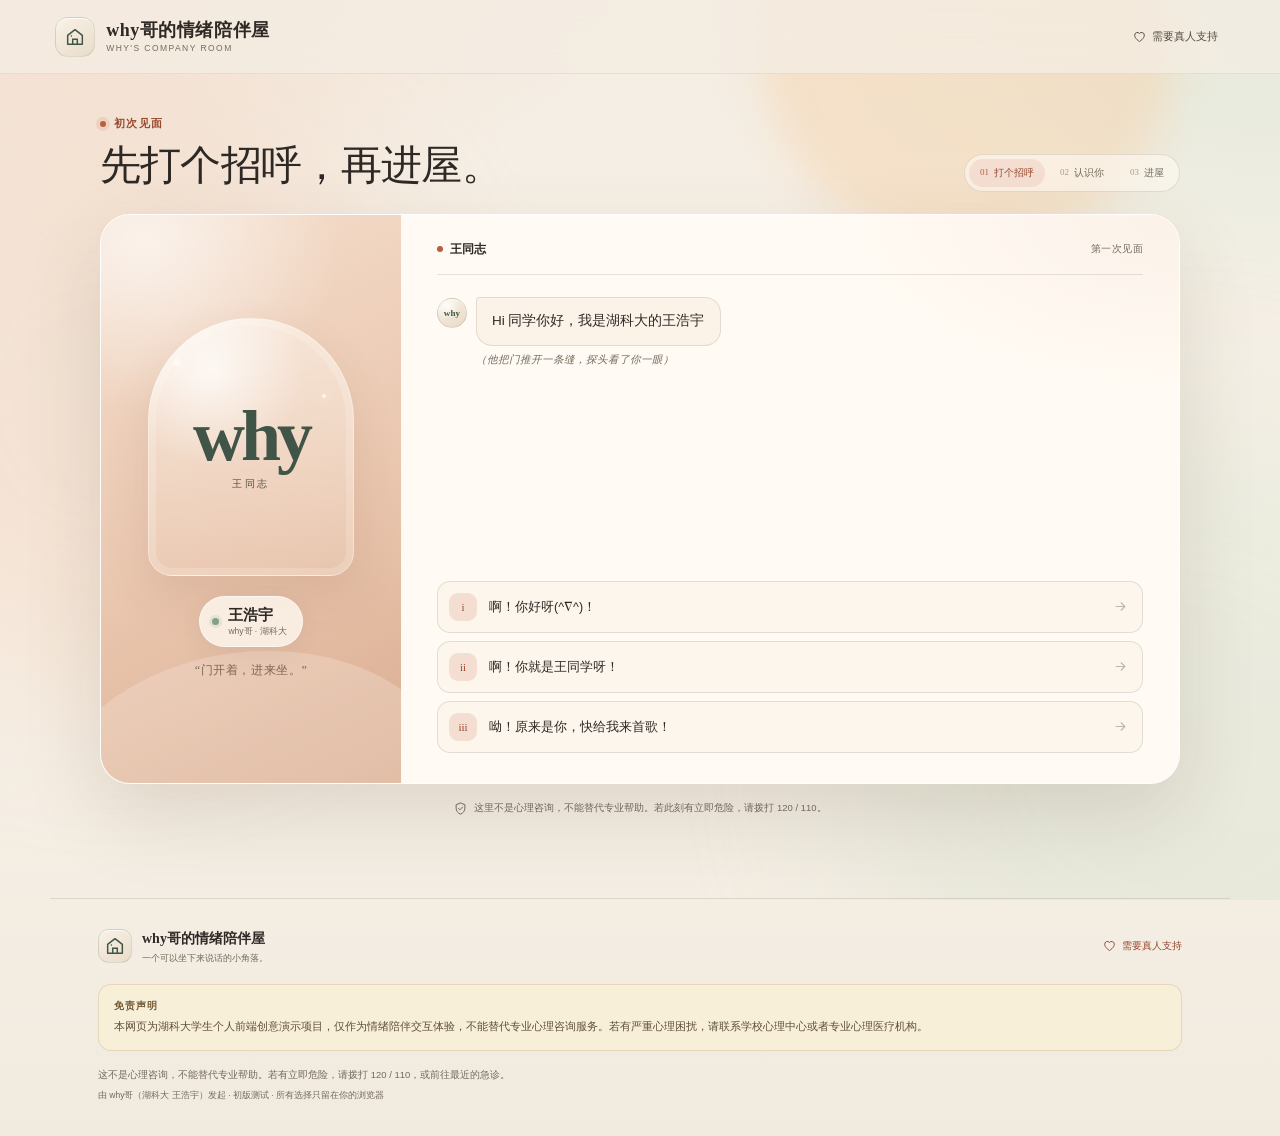
==== index.html @ 0b88b6ce "Add files via upload deploy: whyge emotional room" ====
<!doctype html>
<html lang="zh-CN">
<head>
  <meta charset="utf-8">
  <meta name="viewport" content="width=device-width, initial-scale=1, viewport-fit=cover">
  <meta name="color-scheme" content="light">
  <meta name="theme-color" content="#F4EDE3">
  <meta name="description" content="why哥的情绪陪伴屋：一个可以坐下来说话的小角落。先打个招呼，再认识 why哥。情境对话正在开发中。">
  <meta http-equiv="Content-Security-Policy" content="default-src 'self'; script-src 'self'; style-src 'self' 'unsafe-inline'; img-src 'self' data: blob:; font-src 'self'; connect-src 'none'; media-src 'none'; object-src 'none'; base-uri 'none'; form-action 'none'; frame-src 'none'; upgrade-insecure-requests">
  <title>why哥的情绪陪伴屋</title>
  <link rel="icon" href="assets/favicon.svg" type="image/svg+xml">
  <link rel="stylesheet" href="assets/styles.css">
</head>
<body>
  <a class="skip-link" href="#main">跳到主要内容</a>

  <svg class="svg-sprite" aria-hidden="true" focusable="false" xmlns="http://www.w3.org/2000/svg">
    <symbol id="icon-house" viewBox="0 0 24 24">
      <path d="M4 10.3 12 4l8 6.3V20H4V10.3Z" fill="none" stroke="currentColor" stroke-width="1.6" stroke-linejoin="round"/>
      <path d="M9.5 20v-5.5h5V20M8 10.8h.1" fill="none" stroke="currentColor" stroke-width="1.6" stroke-linecap="round"/>
    </symbol>
    <symbol id="icon-arrow" viewBox="0 0 24 24">
      <path d="M5 12h13M13 6l6 6-6 6" fill="none" stroke="currentColor" stroke-width="1.7" stroke-linecap="round" stroke-linejoin="round"/>
    </symbol>
    <symbol id="icon-close" viewBox="0 0 24 24">
      <path d="m6 6 12 12M18 6 6 18" fill="none" stroke="currentColor" stroke-width="1.7" stroke-linecap="round"/>
    </symbol>
    <symbol id="icon-heart" viewBox="0 0 24 24">
      <path d="M12 20s-7.7-4.5-7.7-10A4.3 4.3 0 0 1 12 7.2 4.3 4.3 0 0 1 19.7 10c0 5.5-7.7 10-7.7 10Z" fill="none" stroke="currentColor" stroke-width="1.6" stroke-linejoin="round"/>
    </symbol>
    <symbol id="icon-phone" viewBox="0 0 24 24">
      <path d="M7.3 3.8 9 8.1 6.8 9.9c.9 2.5 2.8 4.4 5.3 5.3l1.8-2.2 4.2 1.7v3.2c0 .8-.7 1.5-1.5 1.4C9 18.7 5.3 15 4.4 7.4c-.1-.8.5-1.5 1.3-1.5h3.2" fill="none" stroke="currentColor" stroke-width="1.6" stroke-linecap="round" stroke-linejoin="round"/>
    </symbol>
    <symbol id="icon-pin" viewBox="0 0 24 24">
      <path d="M20 10c0 5-8 11-8 11S4 15 4 10a8 8 0 1 1 16 0Z" fill="none" stroke="currentColor" stroke-width="1.6" stroke-linejoin="round"/>
      <circle cx="12" cy="10" r="2.6" fill="none" stroke="currentColor" stroke-width="1.6"/>
    </symbol>
    <symbol id="icon-run" viewBox="0 0 24 24">
      <circle cx="14.7" cy="4.8" r="2" fill="none" stroke="currentColor" stroke-width="1.5"/>
      <path d="m13.2 8.6-2.8 4 2.5 1.7-2.6 5.6M10.4 12.6 6.7 11M13.9 14.3l4.2-1.1M8.5 20l2.2-3.8" fill="none" stroke="currentColor" stroke-width="1.6" stroke-linecap="round" stroke-linejoin="round"/>
    </symbol>
    <symbol id="icon-tea" viewBox="0 0 24 24">
      <path d="M5 9h11v6.5A3.5 3.5 0 0 1 12.5 19h-4A3.5 3.5 0 0 1 5 15.5V9Z" fill="none" stroke="currentColor" stroke-width="1.6" stroke-linejoin="round"/>
      <path d="M16 10.2h1.8a2.1 2.1 0 0 1 0 4.2H16M8 5.5c0-1 1-1.2 1-2.2M12 5.5c0-1 1-1.2 1-2.2" fill="none" stroke="currentColor" stroke-width="1.6" stroke-linecap="round"/>
    </symbol>
    <symbol id="icon-film" viewBox="0 0 24 24">
      <rect x="3.5" y="5.5" width="17" height="13" rx="2.5" fill="none" stroke="currentColor" stroke-width="1.6"/>
      <path d="M8 5.5v13M16 5.5v13M3.5 9h4.5M16 9h4.5M3.5 15h4.5M16 15h4.5M10.5 9.5l4 2.5-4 2.5v-5Z" fill="none" stroke="currentColor" stroke-width="1.4" stroke-linecap="round" stroke-linejoin="round"/>
    </symbol>
    <symbol id="icon-story" viewBox="0 0 24 24">
      <path d="M5 4.5h10.5A3.5 3.5 0 0 1 19 8v11.5H8.5A3.5 3.5 0 0 1 5 16V4.5Z" fill="none" stroke="currentColor" stroke-width="1.6" stroke-linejoin="round"/>
      <path d="M5 15.5h14M8.5 8h6.5M8.5 11h5" fill="none" stroke="currentColor" stroke-width="1.5" stroke-linecap="round"/>
    </symbol>
    <symbol id="icon-hammer" viewBox="0 0 24 24">
      <path d="m13.5 6.5 4 4M4 20l7.5-7.5M10.7 4.2l9.1 9.1M8.2 6.7l9.1 9.1" fill="none" stroke="currentColor" stroke-width="1.6" stroke-linecap="round" stroke-linejoin="round"/>
    </symbol>
    <symbol id="icon-calendar" viewBox="0 0 24 24">
      <rect x="4" y="5.5" width="16" height="14" rx="2.5" fill="none" stroke="currentColor" stroke-width="1.6"/>
      <path d="M8 3.5v4M16 3.5v4M4 10h16M8 13.5h2M14 13.5h2M8 16.5h2M14 16.5h2" fill="none" stroke="currentColor" stroke-width="1.5" stroke-linecap="round"/>
    </symbol>
    <symbol id="icon-refresh" viewBox="0 0 24 24">
      <path d="M19.5 9A8 8 0 1 0 20 14M19.5 9V4.5M19.5 9H15" fill="none" stroke="currentColor" stroke-width="1.6" stroke-linecap="round" stroke-linejoin="round"/>
    </symbol>
    <symbol id="icon-spark" viewBox="0 0 24 24">
      <path d="M12 3c.7 4.8 2.2 6.3 7 7-4.8.7-6.3 2.2-7 7-.7-4.8-2.2-6.3-7-7 4.8-.7 6.3-2.2 7-7Z" fill="none" stroke="currentColor" stroke-width="1.5" stroke-linejoin="round"/>
    </symbol>
    <symbol id="icon-music" viewBox="0 0 24 24">
      <path d="M9 18V6l10-2v12M9 18a3 3 0 1 1-3-3h3M19 16a3 3 0 1 1-3-3h3" fill="none" stroke="currentColor" stroke-width="1.6" stroke-linecap="round" stroke-linejoin="round"/>
    </symbol>
    <symbol id="icon-info" viewBox="0 0 24 24">
      <circle cx="12" cy="12" r="8.5" fill="none" stroke="currentColor" stroke-width="1.6"/>
      <path d="M12 11v5.5M12 7.7v.2" fill="none" stroke="currentColor" stroke-width="1.8" stroke-linecap="round"/>
    </symbol>
    <symbol id="icon-shield" viewBox="0 0 24 24">
      <path d="m12 3 7 3v5.5c0 4.4-3 8-7 9.5-4-1.5-7-5.1-7-9.5V6l7-3Z" fill="none" stroke="currentColor" stroke-width="1.6" stroke-linejoin="round"/>
      <path d="m8.8 12 2.1 2.2 4.4-4.5" fill="none" stroke="currentColor" stroke-width="1.6" stroke-linecap="round" stroke-linejoin="round"/>
    </symbol>
  </svg>

  <div class="ambient" aria-hidden="true">
    <span class="ambient__sun"></span>
    <span class="ambient__blob ambient__blob--warm"></span>
    <span class="ambient__blob ambient__blob--sage"></span>
    <span class="ambient__grain"></span>
  </div>

  <header class="site-header">
    <button class="brand" id="brandHome" type="button" aria-label="why哥的情绪陪伴屋，回到首页">
      <span class="brand__mark"><svg class="icon" aria-hidden="true"><use href="#icon-house"></use></svg></span>
      <span class="brand__copy">
        <strong>why哥的情绪陪伴屋</strong>
        <small>WHY'S COMPANY ROOM</small>
      </span>
    </button>

    <nav class="main-nav" id="mainNav" aria-label="页面模块" hidden>
      <a href="#sceneSection">情境对话</a>
      <a href="#runSection">身体运动汇</a>
      <a href="#creatorSection">创作者</a>
      <a href="#meetSection">线下约见</a>
    </nav>

    <div class="header-actions">
      <button class="support-link" id="supportBtn" type="button" aria-label="需要真人支持">
        <svg class="icon icon--small" aria-hidden="true"><use href="#icon-heart"></use></svg>
        <span>需要真人支持</span>
      </button>
      <div class="user-chip" id="userChip" hidden>
        <span class="user-chip__initial" id="userInitial">W</span>
        <span class="user-chip__copy">
          <strong id="userChipName">同学</strong>
          <small id="userChipMeta">温柔倾听 · 女生</small>
        </span>
      </div>
      <button class="icon-action" id="resetBtn" type="button" aria-label="重新认识" title="重新认识" hidden>
        <svg class="icon" aria-hidden="true"><use href="#icon-refresh"></use></svg>
      </button>
    </div>
  </header>

  <main id="main">
    <section class="onboarding" id="onboardingView">
      <div class="entry-shell">
        <div class="entry-head">
          <div>
            <p class="eyebrow"><span class="eyebrow__dot"></span>初次见面</p>
            <h1>先打个招呼，再进屋。</h1>
          </div>
          <ol class="entry-steps" id="entrySteps" aria-label="开场进度">
            <li data-step="1" class="is-active"><span>01</span>打个招呼</li>
            <li data-step="2"><span>02</span>认识你</li>
            <li data-step="3"><span>03</span>进屋</li>
          </ol>
        </div>

        <div class="entry-card">
          <aside class="entry-portrait" aria-label="王浩宇，why哥">
            <div class="entry-portrait__arch">
              <span class="entry-portrait__star entry-portrait__star--one"></span>
              <span class="entry-portrait__star entry-portrait__star--two"></span>
              <div class="entry-wordmark" aria-hidden="true">
                <span class="entry-wordmark__main">why</span>
                <span class="entry-wordmark__sub">王同志</span>
              </div>
            </div>
            <div class="entry-nameplate">
              <span class="online-dot"></span>
              <div>
                <strong>王浩宇</strong>
                <small>why哥 · 湖科大</small>
              </div>
            </div>
            <p class="entry-quote">“门开着，进来坐。”</p>
          </aside>

          <div class="entry-dialogue">
            <div class="dialogue-head">
              <div class="dialogue-speaker">
                <span class="speaker-dot"></span>
                <strong>王同志</strong>
              </div>
              <span class="dialogue-mode" id="entryMode">第一次见面</span>
            </div>

            <div class="dialogue-messages" id="entryMessages" role="log" aria-live="polite" aria-label="开场对话"></div>

            <div class="typing hidden" id="entryTyping" aria-label="王同志正在想">
              <span></span><span></span><span></span>
              <em class="typing__label">王同志正在想…</em>
            </div>

            <div class="dialogue-choices" id="entryChoices" role="group" aria-label="选择你的回应"></div>

            <form class="profile-form hidden" id="profileForm" novalidate>
              <div class="profile-form__head">
                <p class="eyebrow">认识你</p>
                <h2 id="formPrompt">先告诉我，我该怎么叫你？</h2>
                <p id="formHint">选一个你愿意被叫的名字就好，不用写真名。</p>
              </div>

              <fieldset class="form-field">
                <legend>怎么称呼你</legend>
                <label class="sr-only" for="nicknameInput">你的昵称</label>
                <input class="text-input" id="nicknameInput" type="text" maxlength="12" autocomplete="off" placeholder="比如：小林、阿圆、why哥的网友">
                <p class="form-error hidden" id="nicknameError" role="alert">先留一个昵称吧，空着我不知道该叫谁。</p>
              </fieldset>

              <fieldset class="form-field">
                <legend>你是</legend>
                <div class="gender-grid" id="genderOptions" role="radiogroup" aria-label="选择性别"></div>
              </fieldset>

              <fieldset class="form-field">
                <legend>想让我怎么陪你</legend>
                <div class="personality-grid" id="personalityOptions" role="radiogroup" aria-label="选择相处风格"></div>
              </fieldset>

              <p class="form-error hidden" id="formError" role="alert">还差一个选择，补上就可以进屋。</p>

              <button class="primary-btn primary-btn--wide" id="enterBtn" type="submit">
                <span>进屋看看</span>
                <svg class="icon" aria-hidden="true"><use href="#icon-arrow"></use></svg>
              </button>
              <p class="form-note">昵称、性别和选择只保存在当前浏览器，不需要注册。</p>
            </form>

            <div class="entry-after hidden" id="entryAfter" aria-live="polite">
              <span class="door-loader" aria-hidden="true"></span>
              <p id="entryAfterText">门开了，进屋吧。</p>
            </div>
          </div>
        </div>

        <p class="entry-footnote">
          <svg class="icon icon--small" aria-hidden="true"><use href="#icon-shield"></use></svg>
          这里不是心理咨询，不能替代专业帮助。若此刻有立即危险，请拨打 120 / 110。
        </p>
      </div>
    </section>

    <section class="home-view hidden" id="homeView">
      <div class="home-welcome">
        <div class="home-welcome__main">
          <span class="text-avatar text-avatar--home" aria-hidden="true">why</span>
          <div class="home-welcome__copy">
            <p class="eyebrow"><span class="live-dot"></span>今日营业中</p>
            <h1>欢迎进屋，<span id="homeNickname">同学</span>。</h1>
            <p class="home-welcome__lead" id="homeWelcome">先随便坐，这里不用急着说没事。</p>
          </div>
        </div>
        <div class="home-tags">
          <span id="homePersonalityTag">温柔倾听</span>
          <span id="homeGenderTag">女生</span>
          <span>王浩宇 · why哥</span>
          <span>初版测试</span>
        </div>
      </div>

      <div class="section-list">
        <section class="module module--scene" id="sceneSection" aria-labelledby="sceneTitle">
          <header class="module-head">
            <span class="module-no">01</span>
            <div class="module-title">
              <p class="eyebrow">核心区域</p>
              <h2 id="sceneTitle">情境对话交互区</h2>
            </div>
            <span class="status-pill status-pill--warm">装修中</span>
          </header>
          <div class="construction-card">
            <div class="construction-card__badge">
              <svg class="icon icon--small" aria-hidden="true"><use href="#icon-hammer"></use></svg>
              施工中
            </div>
            <div class="construction-card__body">
              <h3>why哥正在开发中</h3>
              <p>情境对话会由 why哥 亲自策划，不同场景会有不同的回答。现在先把位置留好，不拿半成品糊弄你。</p>
              <div class="construction-tags">
                <span>失恋</span><span>孤独</span><span>学业压力</span><span>日常烦恼</span><span>……</span>
              </div>
            </div>
            <div class="construction-card__icon" aria-hidden="true">
              <svg class="icon" aria-hidden="true"><use href="#icon-story"></use></svg>
            </div>
          </div>
        </section>

        <section class="module" id="runSection" aria-labelledby="runTitle">
          <header class="module-head">
            <span class="module-no">02</span>
            <div class="module-title">
              <p class="eyebrow">身体运动汇健康</p>
              <h2 id="runTitle">先迈开腿，再谈别的</h2>
            </div>
            <span class="status-pill">部分开放</span>
          </header>

          <div class="run-card">
            <div class="run-card__copy">
              <div class="run-badges">
                <span class="status-pill status-pill--accent">需提前预约</span>
                <span class="run-distance">校园跑 · 夜跑 · 慢跑</span>
              </div>
              <h3>校园跑陪跑</h3>
              <p class="run-description">想跑步又不想一个人？why哥可以陪你绕校园跑一圈。跑不动可以走，走不动可以坐在操场边聊天。</p>
              <div class="run-temptations" id="runTemptations"></div>
              <div class="run-actions">
                <button class="primary-btn" id="bookRunBtn" type="button">
                  <span>预约陪跑</span>
                  <svg class="icon" aria-hidden="true"><use href="#icon-arrow"></use></svg>
                </button>
                <span class="run-actions__note">预约通道正在接通</span>
              </div>
            </div>
            <div class="run-card__art" aria-hidden="true">
              <svg viewBox="0 0 340 360" role="presentation">
                <defs>
                  <linearGradient id="trackBg" x1="0" y1="0" x2="1" y2="1">
                    <stop offset="0" stop-color="#F8E7D6"/>
                    <stop offset="1" stop-color="#EFC8AF"/>
                  </linearGradient>
                </defs>
                <rect width="340" height="360" rx="28" fill="url(#trackBg)"/>
                <circle cx="255" cy="80" r="38" fill="#F8DCA8" opacity=".75"/>
                <path d="M-20 300 C80 210 175 340 370 200" stroke="#D99272" stroke-width="24" fill="none" opacity=".26"/>
                <path d="M-20 300 C80 210 175 340 370 200" stroke="#B96F53" stroke-width="2" stroke-dasharray="8 10" fill="none" opacity=".6"/>
                <path d="M-20 340 C85 250 185 380 370 240" stroke="#FDF6EC" stroke-width="9" fill="none" opacity=".55"/>
                <path d="M40 326 C43 305 62 296 80 306 C68 320 55 328 40 326Z" fill="#7F9A86"/>
                <path d="M44 326 C59 309 82 310 94 320 C82 331 65 335 44 326Z" fill="#94AD95"/>
                <path d="M130 276 c8-28 28-43 52-39 c-4 24-22 42-52 39Z" fill="#7F9A86" opacity=".9"/>
                <path d="M136 280 c2-30 18-51 43-56 c7 25-8 49-43 56Z" fill="#6C876F" opacity=".8"/>
                <path d="M226 126 c14 5 22 18 21 33 c-16-1-26-13-21-33Z" fill="#C96F4A" opacity=".72"/>
                <path d="M232 273 c0-20 16-35 35-35 c0 20-15 35-35 35Z" fill="#F6E4D5"/>
                <path d="M267 238 c-20 0-35 16-35 35 c20 0 35-15 35-35Z" fill="#F9EFE5"/>
                <path d="M247 273 l15-15" stroke="#C96F4A" stroke-width="2" stroke-linecap="round"/>
                <text x="48" y="98" fill="#6D5145" font-family="serif" font-size="16" letter-spacing="3">RUN WITH WHY</text>
                <text x="48" y="126" fill="#8D6C5E" font-family="sans-serif" font-size="10" letter-spacing="2">先约，再跑，别放鸽子</text>
              </svg>
            </div>
          </div>
          <div class="mini-grid" id="runOthers"></div>
        </section>

        <section class="module" id="creatorSection" aria-labelledby="creatorTitle">
          <header class="module-head">
            <span class="module-no">03</span>
            <div class="module-title">
              <p class="eyebrow">创作者王浩宇</p>
              <h2 id="creatorTitle">屋里这个人是谁</h2>
            </div>
            <span class="status-pill">可互动</span>
          </header>

          <button class="creator-card" id="openCreator" type="button">
            <span class="creator-card__avatar">
              <span class="text-avatar text-avatar--creator" aria-hidden="true">why</span>
              <span class="creator-card__pin">王同志</span>
            </span>
            <span class="creator-card__copy">
              <span class="creator-card__kicker">why哥 / 王浩宇</span>
              <strong>点我了解王浩宇</strong>
              <span class="creator-card__quote">“一个还想继续写故事的人。”</span>
              <span class="creator-card__cta">点开以后会发生一点对话 <svg class="icon icon--small" aria-hidden="true"><use href="#icon-arrow"></use></svg></span>
            </span>
            <span class="creator-card__school">湖科大</span>
          </button>
        </section>

        <section class="module" id="meetSection" aria-labelledby="meetTitle">
          <header class="module-head">
            <span class="module-no">04</span>
            <div class="module-title">
              <p class="eyebrow">线下约见</p>
              <h2 id="meetTitle">等这间屋子再收拾收拾</h2>
            </div>
            <span class="status-pill">开发中</span>
          </header>
          <div class="meet-card">
            <span class="meet-card__icon"><svg class="icon" aria-hidden="true"><use href="#icon-calendar"></use></svg></span>
            <div>
              <span class="meet-card__status">开发中</span>
              <h3>线下约见</h3>
              <p>等时间、地点和预约方式都准备好了，再把这张椅子搬出来。</p>
            </div>
            <button class="secondary-btn" type="button" disabled>敬请期待</button>
          </div>
        </section>
      </div>
    </section>
  </main>

  <footer class="site-footer">
    <div class="footer-main">
      <div class="footer-brand">
        <span class="brand__mark brand__mark--small"><svg class="icon" aria-hidden="true"><use href="#icon-house"></use></svg></span>
        <div>
          <strong>why哥的情绪陪伴屋</strong>
          <p>一个可以坐下来说话的小角落。</p>
        </div>
      </div>
      <button class="footer-support" id="supportFooterBtn" type="button">
        <svg class="icon icon--small" aria-hidden="true"><use href="#icon-heart"></use></svg>
        需要真人支持
      </button>
    </div>
    <section class="footer-policy" aria-label="免责声明">
      <strong>免责声明</strong>
      <p>本网页为湖科大学生个人前端创意演示项目，仅作为情绪陪伴交互体验，不能替代专业心理咨询服务。若有严重心理困扰，请联系学校心理中心或者专业心理医疗机构。</p>
    </section>
    <p class="footer-disclaimer">这不是心理咨询，不能替代专业帮助。若有立即危险，请拨打 120 / 110，或前往最近的急诊。</p>
    <p class="footer-credit">由 why哥（湖科大 王浩宇）发起 · 初版测试 · 所有选择只留在你的浏览器</p>
  </footer>

  <dialog class="modal" id="supportDialog">
    <div class="modal-card">
      <button class="modal-close" type="button" data-close-dialog aria-label="关闭">
        <svg class="icon" aria-hidden="true"><use href="#icon-close"></use></svg>
      </button>
      <p class="eyebrow">如果此刻需要真人</p>
      <h2>不用一个人扛。</h2>
      <p class="modal-intro" id="supportIntro"></p>
      <div class="hotline-list" id="supportHotlines"></div>
      <div class="emergency-row" id="supportEmergency"></div>
      <div class="campus-card">
        <div>
          <span class="campus-card__tag">校内资源</span>
          <strong id="campusName">湖南科技大学心理健康教育中心</strong>
          <p id="campusNote"></p>
        </div>
        <a class="text-btn" id="campusLink" href="https://xlzx.hnust.edu.cn/" target="_blank" rel="noopener noreferrer">
          打开官网 <svg class="icon icon--small" aria-hidden="true"><use href="#icon-arrow"></use></svg>
        </a>
      </div>
      <p class="modal-fineprint" id="supportDisclaimer"></p>
    </div>
  </dialog>

  <dialog class="modal modal--creator" id="creatorDialog">
    <div class="modal-card creator-modal">
      <button class="modal-close" type="button" data-close-dialog aria-label="关闭">
        <svg class="icon" aria-hidden="true"><use href="#icon-close"></use></svg>
      </button>
      <div class="creator-modal__head">
        <span class="text-avatar text-avatar--dialog" aria-hidden="true">why</span>
        <div>
          <p class="eyebrow">创作者的小房间</p>
          <h2>王浩宇</h2>
        </div>
        <span class="status-pill status-pill--live"><span class="online-dot"></span>在线</span>
      </div>

      <div class="creator-messages" id="creatorMessages" role="log" aria-live="polite" aria-label="与王浩宇的对话"></div>
      <div class="typing hidden" id="creatorTyping" aria-label="王同志正在想">
        <span></span><span></span><span></span>
        <em class="typing__label">王同志正在想…</em>
      </div>
      <div class="creator-options" id="creatorOptions"></div>

      <section class="creator-intro hidden" id="creatorIntro">
        <div class="creator-intro__head">
          <div>
            <p class="eyebrow">个人介绍</p>
            <h3>关于王浩宇</h3>
          </div>
          <span class="status-pill">还没填</span>
        </div>
        <p class="creator-intro__note" id="creatorIntroNote">随便点，反正都还没填。</p>
        <div class="intro-grid" id="creatorIntroGrid"></div>
        <div class="intro-placeholder hidden" id="creatorPlaceholder" aria-live="polite">
          <span class="intro-placeholder__icon" aria-hidden="true">(￣o￣) zZ</span>
          <p>王同志累了，还没填呢~（打哈欠）</p>
        </div>
        <button class="text-btn" type="button" data-close-dialog>下次再聊</button>
      </section>
    </div>
  </dialog>

  <dialog class="modal" id="runDialog">
    <div class="modal-card">
      <button class="modal-close" type="button" data-close-dialog aria-label="关闭">
        <svg class="icon" aria-hidden="true"><use href="#icon-close"></use></svg>
      </button>
      <p class="eyebrow">身体运动汇健康</p>
      <h2>校园跑陪跑 · 预约说明</h2>
      <span class="status-pill status-pill--accent">需提前预约</span>
      <p class="modal-intro" id="runDialogNote"></p>
      <ul class="run-detail-list" id="runDialogDetails"></ul>
      <div class="run-dialog-tip">
        <svg class="icon" aria-hidden="true"><use href="#icon-run"></use></svg>
        <span>预约通道还在接通。等开放后，这里会出现可选时间和集合点。</span>
      </div>
      <button class="primary-btn" type="button" data-close-dialog>知道啦</button>
    </div>
  </dialog>

  <dialog class="modal modal--confirm" id="resetDialog">
    <div class="modal-card">
      <p class="eyebrow">重新认识</p>
      <h2>要回到门口，再走一遍吗？</h2>
      <p class="modal-intro">当前昵称、性别和性格选择会被清空，只影响这个浏览器。why哥会重新问你那三个问题。</p>
      <div class="modal-actions">
        <button class="text-btn" id="resetCancelBtn" type="button">再想想</button>
        <button class="primary-btn primary-btn--danger" id="resetConfirmBtn" type="button">重新开始</button>
      </div>
    </div>
  </dialog>

  <div class="toast" id="toast" role="status" aria-live="polite"></div>

  <script src="js/data.js" defer></script>
  <script src="js/app.js" defer></script>
</body>
</html>
---- assets/styles.css ----
/* =========================================================
   why哥的情绪陪伴屋
   第一次修改：清晰的开场引导 + 单列模块主页
   ========================================================= */

:root {
  --font-serif: "Iowan Old Style", "Palatino Linotype", "Songti SC", "Noto Serif CJK SC", "STSong", serif;
  --font-sans: "PingFang SC", "Hiragino Sans GB", "Microsoft YaHei", "Segoe UI", sans-serif;

  --bg: #f4ede3;
  --bg-warm: #f8f1e7;
  --paper: #fffaf3;
  --paper-deep: #fbf3e8;
  --ink: #2e2925;
  --ink-2: #554d44;
  --ink-3: #74695d;
  --line: rgba(67, 55, 42, 0.13);
  --line-strong: rgba(67, 55, 42, 0.22);

  --accent: #b85f3f;
  --accent-deep: #99482d;
  --accent-soft: #f4ded2;
  --forest: #405548;
  --forest-deep: #304237;
  --forest-soft: #e5ede5;
  --butter: #e8c98b;
  --butter-soft: #f8efd9;
  --blue: #7894a2;
  --blue-soft: #e5eef1;
  --rose: #a85f50;

  --shadow-sm: 0 8px 24px rgba(91, 72, 53, 0.07);
  --shadow-md: 0 18px 46px rgba(91, 72, 53, 0.11);
  --shadow-lg: 0 32px 80px rgba(85, 65, 45, 0.14);
  --radius-sm: 14px;
  --radius-md: 22px;
  --radius-lg: 30px;
  --radius-pill: 999px;
  --header-h: 74px;
  --ease: cubic-bezier(0.22, 0.8, 0.28, 1);
}

*,
*::before,
*::after {
  box-sizing: border-box;
}

html {
  scroll-behavior: smooth;
  -webkit-text-size-adjust: 100%;
}

body {
  margin: 0;
  min-width: 320px;
  min-height: 100vh;
  color: var(--ink);
  background:
    radial-gradient(1000px 620px at 3% -10%, rgba(244, 215, 195, 0.75), transparent 62%),
    radial-gradient(900px 600px at 100% 0%, rgba(221, 232, 216, 0.72), transparent 58%),
    linear-gradient(180deg, var(--bg) 0%, #f8f2e8 50%, #f1eadf 100%);
  font-family: var(--font-sans);
  font-size: 15px;
  line-height: 1.7;
  overflow-x: hidden;
  text-rendering: optimizeLegibility;
  -webkit-font-smoothing: antialiased;
}

body.has-dialog {
  overflow: hidden;
}

h1,
h2,
h3,
p,
blockquote,
figure {
  margin: 0;
}

button,
input,
textarea {
  color: inherit;
  font: inherit;
}

button {
  padding: 0;
  border: 0;
  background: none;
  cursor: pointer;
}

button:disabled {
  cursor: not-allowed;
  opacity: 0.58;
}

a {
  color: inherit;
  text-decoration: none;
}

ul,
ol {
  margin: 0;
  padding: 0;
  list-style: none;
}

::selection {
  color: var(--paper);
  background: var(--accent);
}

:focus-visible {
  outline: 2px solid var(--accent-deep);
  outline-offset: 3px;
  border-radius: 5px;
}

dialog:focus-visible {
  outline: none;
}

.hidden,
[hidden] {
  display: none !important;
}

.sr-only {
  position: absolute;
  width: 1px;
  height: 1px;
  padding: 0;
  margin: -1px;
  overflow: hidden;
  clip: rect(0, 0, 0, 0);
  white-space: nowrap;
  border: 0;
}

.skip-link {
  position: fixed;
  top: 12px;
  left: 12px;
  z-index: 200;
  padding: 9px 15px;
  color: var(--paper);
  background: var(--forest);
  border-radius: var(--radius-pill);
  transform: translateY(-160%);
  transition: transform 0.2s var(--ease);
}

.skip-link:focus {
  transform: translateY(0);
}

.svg-sprite {
  position: absolute;
  width: 0;
  height: 0;
  overflow: hidden;
}

.icon {
  width: 19px;
  height: 19px;
  flex: none;
  vertical-align: middle;
}

.icon--small {
  width: 15px;
  height: 15px;
}

.icon--large {
  width: 28px;
  height: 28px;
}

/* ---------- 背景 ---------- */

.ambient {
  position: fixed;
  inset: 0;
  z-index: -1;
  overflow: hidden;
  pointer-events: none;
}

.ambient__sun {
  position: absolute;
  top: -170px;
  right: 8%;
  width: 420px;
  height: 420px;
  background: rgba(245, 211, 173, 0.5);
  border-radius: 50%;
  filter: blur(20px);
}

.ambient__blob {
  position: absolute;
  display: block;
  border-radius: 50%;
  filter: blur(80px);
  opacity: 0.4;
  animation: drift 24s ease-in-out infinite alternate;
}

.ambient__blob--warm {
  top: 12vh;
  left: -14vw;
  width: 46vw;
  height: 46vw;
  background: #f1cfb9;
}

.ambient__blob--sage {
  right: -18vw;
  bottom: -20vh;
  width: 52vw;
  height: 52vw;
  background: #d7e2d0;
  animation-delay: -10s;
}

.ambient__grain {
  position: absolute;
  inset: 0;
  opacity: 0.16;
  background-image: radial-gradient(rgba(76, 60, 43, 0.3) 0.55px, transparent 0.55px);
  background-size: 4px 4px;
  mix-blend-mode: multiply;
}

/* ---------- 头部 ---------- */

.site-header {
  position: sticky;
  top: 0;
  z-index: 40;
  display: flex;
  align-items: center;
  gap: 24px;
  height: var(--header-h);
  padding: 0 clamp(18px, 4vw, 52px);
  background: rgba(244, 237, 227, 0.8);
  border-bottom: 1px solid rgba(67, 55, 42, 0.08);
  backdrop-filter: blur(18px) saturate(1.1);
  -webkit-backdrop-filter: blur(18px) saturate(1.1);
}

.brand {
  display: inline-flex;
  align-items: center;
  gap: 11px;
  flex: none;
  padding: 4px;
  border-radius: 12px;
  text-align: left;
}

.brand__mark {
  display: grid;
  place-items: center;
  width: 40px;
  height: 40px;
  color: var(--forest);
  background: linear-gradient(145deg, #f9f2e7, #e9dcc9);
  border: 1px solid rgba(64, 85, 72, 0.14);
  border-radius: 13px;
  box-shadow: inset 0 1px 0 rgba(255, 255, 255, 0.8);
}

.brand__mark--small {
  width: 34px;
  height: 34px;
  border-radius: 11px;
}

.brand__mark .icon {
  width: 22px;
  height: 22px;
}

.brand__copy {
  display: flex;
  flex-direction: column;
  line-height: 1.12;
}

.brand__copy strong {
  font-family: var(--font-serif);
  font-size: 18px;
  font-weight: 600;
  letter-spacing: 0.03em;
}

.brand__copy small {
  margin-top: 4px;
  color: var(--ink-3);
  font-size: 8.5px;
  letter-spacing: 0.17em;
}

.main-nav {
  display: flex;
  align-items: center;
  gap: 2px;
  margin-left: auto;
  padding: 4px;
  background: rgba(255, 250, 243, 0.48);
  border: 1px solid rgba(67, 55, 42, 0.08);
  border-radius: var(--radius-pill);
}

.main-nav a {
  padding: 7px 13px;
  color: var(--ink-2);
  border-radius: var(--radius-pill);
  font-size: 12px;
  transition: color 0.18s, background 0.18s;
}

.main-nav a:hover {
  color: var(--ink);
  background: var(--paper);
}

.header-actions {
  display: flex;
  align-items: center;
  gap: 9px;
  margin-left: auto;
  flex: none;
}

.main-nav:not([hidden]) + .header-actions {
  margin-left: 0;
}

.support-link {
  display: inline-flex;
  align-items: center;
  gap: 5px;
  padding: 6px 10px;
  color: var(--ink-2);
  border: 1px solid transparent;
  border-radius: var(--radius-pill);
  font-size: 11px;
  transition: color 0.18s, background 0.18s, border-color 0.18s;
}

.support-link:hover {
  color: var(--accent-deep);
  background: var(--accent-soft);
  border-color: rgba(184, 95, 63, 0.12);
}

.user-chip {
  display: inline-flex;
  align-items: center;
  gap: 8px;
  padding: 4px 10px 4px 4px;
  background: rgba(255, 250, 243, 0.72);
  border: 1px solid var(--line);
  border-radius: var(--radius-pill);
}

.user-chip__initial {
  display: grid;
  place-items: center;
  width: 30px;
  height: 30px;
  color: var(--paper);
  background: var(--accent);
  border-radius: 50%;
  font-family: var(--font-serif);
  font-size: 14px;
  font-weight: 600;
}

.user-chip__copy {
  display: flex;
  flex-direction: column;
  line-height: 1.25;
}

.user-chip__copy strong {
  max-width: 110px;
  overflow: hidden;
  font-size: 11px;
  font-weight: 600;
  text-overflow: ellipsis;
  white-space: nowrap;
}

.user-chip__copy small {
  margin-top: 1px;
  color: var(--ink-3);
  font-size: 8.5px;
}

.icon-action {
  display: grid;
  place-items: center;
  width: 34px;
  height: 34px;
  color: var(--ink-2);
  border: 1px solid var(--line);
  border-radius: 50%;
  transition: color 0.18s, background 0.18s;
}

.icon-action:hover {
  color: var(--accent-deep);
  background: var(--paper);
}

/* ---------- 通用元素 ---------- */

.eyebrow {
  display: flex;
  align-items: center;
  gap: 8px;
  color: var(--accent-deep);
  font-size: 10.5px;
  font-weight: 600;
  letter-spacing: 0.14em;
  line-height: 1.5;
}

.eyebrow__dot,
.live-dot {
  width: 6px;
  height: 6px;
  background: var(--accent);
  border-radius: 50%;
  box-shadow: 0 0 0 4px rgba(184, 95, 63, 0.12);
}

.live-dot {
  background: var(--forest);
  box-shadow: 0 0 0 4px rgba(64, 85, 72, 0.12);
  animation: pulseDot 2.6s ease-in-out infinite;
}

.online-dot {
  width: 7px;
  height: 7px;
  flex: none;
  background: #7fa287;
  border-radius: 50%;
  box-shadow: 0 0 0 3px rgba(127, 162, 135, 0.16);
}

.primary-btn {
  display: inline-flex;
  align-items: center;
  justify-content: center;
  gap: 8px;
  min-height: 46px;
  padding: 0 22px;
  color: var(--paper);
  background: linear-gradient(135deg, var(--accent), var(--accent-deep));
  border: 1px solid rgba(122, 50, 29, 0.16);
  border-radius: var(--radius-pill);
  box-shadow: 0 12px 24px rgba(164, 78, 47, 0.18), inset 0 1px 0 rgba(255, 255, 255, 0.18);
  font-size: 12.5px;
  font-weight: 500;
  letter-spacing: 0.06em;
  transition: transform 0.2s var(--ease), box-shadow 0.2s, filter 0.2s;
}

.primary-btn:hover {
  filter: brightness(1.04);
  box-shadow: 0 16px 30px rgba(164, 78, 47, 0.24);
  transform: translateY(-2px);
}

.primary-btn:active {
  transform: translateY(0);
}

.primary-btn--wide {
  width: 100%;
}

.primary-btn--danger {
  background: linear-gradient(135deg, #a75949, #8c4437);
}

.secondary-btn {
  display: inline-flex;
  align-items: center;
  justify-content: center;
  gap: 6px;
  min-height: 40px;
  padding: 0 16px;
  color: var(--forest);
  background: var(--forest-soft);
  border: 1px solid rgba(64, 85, 72, 0.16);
  border-radius: var(--radius-pill);
  font-size: 11.5px;
  transition: background 0.18s, transform 0.18s;
}

.secondary-btn:hover:not(:disabled) {
  background: #dbe7dc;
  transform: translateY(-1px);
}

.text-btn {
  display: inline-flex;
  align-items: center;
  gap: 5px;
  padding: 2px 0;
  color: var(--accent-deep);
  border-bottom: 1px solid transparent;
  font-size: 11px;
  transition: border-color 0.18s;
}

.text-btn:hover {
  border-color: rgba(153, 72, 45, 0.4);
}

.text-input {
  width: 100%;
  height: 46px;
  padding: 0 14px;
  color: var(--ink);
  background: var(--paper);
  border: 1px solid var(--line);
  border-radius: 12px;
  outline: none;
  font-size: 13.5px;
  transition: border-color 0.18s, box-shadow 0.18s;
}

.text-input::placeholder {
  color: #9a8e80;
}

.text-input:focus {
  border-color: rgba(184, 95, 63, 0.48);
  box-shadow: 0 0 0 3px rgba(184, 95, 63, 0.1);
}

.status-pill {
  display: inline-flex;
  align-items: center;
  gap: 5px;
  width: fit-content;
  padding: 4px 10px;
  color: var(--forest);
  background: var(--forest-soft);
  border: 1px solid rgba(64, 85, 72, 0.12);
  border-radius: var(--radius-pill);
  font-size: 9.5px;
  font-weight: 500;
  letter-spacing: 0.04em;
  white-space: nowrap;
}

.status-pill--warm {
  color: #8e553a;
  background: var(--butter-soft);
  border-color: rgba(160, 115, 56, 0.14);
}

.status-pill--accent {
  color: var(--accent-deep);
  background: var(--accent-soft);
  border-color: rgba(184, 95, 63, 0.15);
}

.status-pill--live {
  color: #4f7359;
  background: #edf4ec;
}

/* ---------- 开场 ---------- */

.onboarding {
  max-width: 1180px;
  margin: 0 auto;
  padding: 42px clamp(18px, 4vw, 48px) 0;
  animation: viewIn 0.55s var(--ease) both;
}

.entry-shell {
  max-width: 1080px;
  margin: 0 auto;
}

.entry-head {
  display: flex;
  align-items: flex-end;
  justify-content: space-between;
  gap: 28px;
  margin-bottom: 22px;
}

.entry-head h1 {
  margin-top: 7px;
  font-family: var(--font-serif);
  font-size: clamp(30px, 3.2vw, 43px);
  font-weight: 500;
  line-height: 1.3;
  letter-spacing: -0.02em;
}

.entry-steps {
  display: flex;
  align-items: center;
  gap: 4px;
  flex: none;
  padding: 4px;
  background: rgba(255, 250, 243, 0.58);
  border: 1px solid var(--line);
  border-radius: var(--radius-pill);
}

.entry-steps li {
  display: flex;
  align-items: center;
  gap: 5px;
  padding: 6px 11px;
  color: var(--ink-3);
  border-radius: var(--radius-pill);
  font-size: 9.5px;
  white-space: nowrap;
  transition: color 0.2s, background 0.2s;
}

.entry-steps li span {
  color: #a69a8c;
  font-family: var(--font-serif);
  font-size: 9px;
}

.entry-steps li.is-active {
  color: var(--accent-deep);
  background: var(--accent-soft);
}

.entry-steps li.is-active span {
  color: var(--accent);
}

.entry-steps li.is-done {
  color: var(--forest);
}

.entry-steps li.is-done span {
  color: var(--forest);
}

.entry-card {
  display: grid;
  grid-template-columns: 300px minmax(0, 1fr);
  min-height: 570px;
  overflow: hidden;
  background: var(--paper);
  border: 1px solid rgba(255, 255, 255, 0.8);
  border-radius: var(--radius-lg);
  box-shadow: var(--shadow-lg), inset 0 0 0 1px rgba(67, 55, 42, 0.05);
  animation: riseIn 0.65s 0.08s var(--ease) both;
}

.entry-portrait {
  position: relative;
  display: flex;
  flex-direction: column;
  align-items: center;
  justify-content: center;
  padding: 30px 24px;
  overflow: hidden;
  background:
    radial-gradient(300px 260px at 15% 5%, rgba(255, 255, 255, 0.62), transparent 65%),
    linear-gradient(155deg, #f5dfcd 0%, #e9c5ad 58%, #d9ac90 100%);
}

.entry-portrait::after {
  content: "";
  position: absolute;
  left: -20%;
  bottom: -32%;
  width: 140%;
  height: 55%;
  background: rgba(255, 250, 243, 0.22);
  border-radius: 50%;
  transform: rotate(-8deg);
}

.entry-portrait__arch {
  position: relative;
  display: grid;
  place-items: center;
  width: 206px;
  height: 258px;
  background:
    radial-gradient(circle at 30% 20%, rgba(255, 255, 255, 0.72), transparent 38%),
    linear-gradient(180deg, rgba(255, 250, 243, 0.46), rgba(255, 250, 243, 0.08));
  border: 1px solid rgba(255, 255, 255, 0.45);
  border-radius: 103px 103px 24px 24px;
  box-shadow: inset 0 0 0 7px rgba(255, 253, 248, 0.18), 0 20px 46px rgba(120, 75, 50, 0.12);
  z-index: 1;
}

.entry-portrait__star {
  position: absolute;
  width: 7px;
  height: 7px;
  background: rgba(255, 250, 243, 0.8);
  border-radius: 50%;
  box-shadow: 0 0 12px rgba(255, 255, 255, 0.7);
}

.entry-portrait__star--one {
  top: 40px;
  left: 24px;
}

.entry-portrait__star--two {
  top: 75px;
  right: 27px;
  width: 4px;
  height: 4px;
}

.entry-wordmark {
  position: relative;
  z-index: 2;
  display: flex;
  flex-direction: column;
  align-items: center;
  justify-content: center;
  gap: 5px;
  text-align: center;
}

.entry-wordmark__main {
  color: var(--forest);
  font-family: var(--font-serif);
  font-size: 72px;
  font-weight: 600;
  letter-spacing: -0.055em;
  line-height: 0.95;
}

.entry-wordmark__sub {
  color: var(--ink-2);
  font-size: 10px;
  letter-spacing: 0.25em;
}

.text-avatar {
  display: inline-grid;
  place-items: center;
  flex: none;
  width: 32px;
  height: 32px;
  color: var(--forest);
  background:
    radial-gradient(circle at 32% 25%, rgba(255, 255, 255, 0.85), transparent 46%),
    linear-gradient(145deg, #f8f1e6, #e8dac6);
  border: 1px solid rgba(64, 85, 72, 0.16);
  border-radius: 50%;
  box-shadow: inset 0 1px 0 rgba(255, 255, 255, 0.8);
  font-family: var(--font-serif);
  font-size: 10px;
  font-weight: 600;
  line-height: 1;
  letter-spacing: 0.01em;
}

.text-avatar--message {
  width: 30px;
  height: 30px;
  margin-top: 1px;
  font-size: 9px;
}

.text-avatar--home {
  width: 56px;
  height: 56px;
  color: var(--paper);
  background: linear-gradient(145deg, var(--forest), var(--forest-deep));
  border: 3px solid var(--paper);
  box-shadow: var(--shadow-sm);
  font-size: 15px;
  letter-spacing: 0.03em;
}

.text-avatar--creator {
  width: 96px;
  height: 96px;
  color: var(--paper);
  background: linear-gradient(145deg, var(--accent), var(--accent-deep));
  border: 4px solid var(--paper);
  box-shadow: var(--shadow-md);
  font-size: 24px;
  letter-spacing: 0.02em;
}

.text-avatar--dialog {
  width: 38px;
  height: 38px;
  color: var(--paper);
  background: linear-gradient(145deg, var(--forest), var(--forest-deep));
  font-size: 10px;
}

.entry-nameplate {
  position: relative;
  z-index: 2;
  display: flex;
  align-items: center;
  gap: 9px;
  margin-top: 20px;
  padding: 9px 15px 9px 12px;
  background: rgba(255, 250, 243, 0.78);
  border: 1px solid rgba(255, 255, 255, 0.55);
  border-radius: var(--radius-pill);
  box-shadow: var(--shadow-sm);
  backdrop-filter: blur(8px);
}

.entry-nameplate div {
  display: flex;
  flex-direction: column;
  line-height: 1.3;
}

.entry-nameplate strong {
  font-family: var(--font-serif);
  font-size: 15px;
  font-weight: 600;
}

.entry-nameplate small {
  color: var(--ink-3);
  font-size: 8.5px;
}

.entry-quote {
  position: relative;
  z-index: 2;
  margin-top: 13px;
  color: rgba(74, 49, 35, 0.65);
  font-family: var(--font-serif);
  font-size: 12px;
  letter-spacing: 0.05em;
}

.entry-dialogue {
  display: flex;
  flex-direction: column;
  min-width: 0;
  padding: 24px clamp(22px, 3vw, 36px) 30px;
  background:
    radial-gradient(500px 260px at 100% 0%, rgba(244, 222, 210, 0.3), transparent 68%),
    var(--paper);
}

.dialogue-head {
  display: flex;
  align-items: center;
  justify-content: space-between;
  gap: 14px;
  padding-bottom: 15px;
  border-bottom: 1px solid var(--line);
}

.dialogue-speaker {
  display: flex;
  align-items: center;
  gap: 7px;
}

.speaker-dot {
  width: 6px;
  height: 6px;
  background: var(--accent);
  border-radius: 50%;
}

.dialogue-speaker strong {
  font-size: 12px;
  font-weight: 600;
}

.dialogue-mode {
  color: var(--ink-3);
  font-size: 9.5px;
  letter-spacing: 0.05em;
}

.dialogue-messages {
  display: flex;
  flex-direction: column;
  gap: 13px;
  padding: 22px 0 8px;
}

.vn-message {
  display: flex;
  align-items: flex-start;
  gap: 9px;
  max-width: 100%;
  animation: messageIn 0.35s var(--ease) both;
}

.vn-message--user {
  flex-direction: row-reverse;
}

.vn-message__initial {
  display: grid;
  place-items: center;
  width: 30px;
  height: 30px;
  flex: none;
  color: var(--paper);
  background: var(--accent);
  border-radius: 50%;
  font-family: var(--font-serif);
  font-size: 13px;
}

.vn-message__body {
  max-width: min(84%, 620px);
  min-width: 0;
}

.vn-message--user .vn-message__body {
  display: flex;
  flex-direction: column;
  align-items: flex-end;
}

.vn-message__bubble {
  padding: 11px 15px;
  color: var(--ink);
  background: var(--paper-deep);
  border: 1px solid var(--line);
  border-radius: 4px 16px 16px 16px;
  font-size: 13.5px;
  line-height: 1.8;
  white-space: pre-wrap;
  overflow-wrap: anywhere;
}

.vn-message--user .vn-message__bubble {
  color: var(--paper);
  background: linear-gradient(135deg, var(--forest), var(--forest-deep));
  border-color: transparent;
  border-radius: 16px 4px 16px 16px;
}

.vn-message__note {
  display: block;
  margin-top: 5px;
  color: var(--ink-3);
  font-size: 10.5px;
  font-style: italic;
  line-height: 1.6;
}

.dialogue-choices {
  display: flex;
  flex-direction: column;
  gap: 8px;
  margin-top: auto;
  padding-top: 10px;
}

.dialogue-choice {
  display: flex;
  align-items: center;
  gap: 12px;
  width: 100%;
  padding: 11px 14px 11px 11px;
  text-align: left;
  background: rgba(251, 243, 232, 0.56);
  border: 1px solid var(--line);
  border-radius: 13px;
  transition: background 0.18s, border-color 0.18s, transform 0.18s, box-shadow 0.18s;
}

.dialogue-choice:hover {
  background: var(--paper);
  border-color: rgba(184, 95, 63, 0.3);
  box-shadow: 0 7px 18px rgba(91, 72, 53, 0.07);
  transform: translateY(-1px);
}

.dialogue-choice__index {
  display: grid;
  place-items: center;
  flex: none;
  width: 28px;
  height: 28px;
  color: var(--accent-deep);
  background: var(--accent-soft);
  border-radius: 9px;
  font-family: var(--font-serif);
  font-size: 11px;
}

.dialogue-choice__label {
  flex: 1;
  font-size: 12.5px;
  line-height: 1.5;
}

.dialogue-choice__arrow {
  color: var(--ink-3);
  opacity: 0.45;
  transition: transform 0.18s, opacity 0.18s;
}

.dialogue-choice:hover .dialogue-choice__arrow {
  opacity: 1;
  transform: translateX(2px);
}

.typing {
  display: flex;
  align-items: center;
  gap: 4px;
  padding: 2px 0 10px 39px;
}

.typing span {
  width: 5px;
  height: 5px;
  background: var(--accent);
  border-radius: 50%;
  animation: typing 1.15s infinite ease-in-out;
}

.typing span:nth-child(2) {
  animation-delay: 0.15s;
}

.typing span:nth-child(3) {
  animation-delay: 0.3s;
}

.typing__label {
  margin-left: 3px;
  color: var(--ink-3);
  font-size: 9px;
  font-style: normal;
  letter-spacing: 0.02em;
}

/* ---------- 信息填写 ---------- */

.profile-form {
  margin-top: 9px;
  padding-top: 22px;
  border-top: 1px dashed var(--line-strong);
  animation: formIn 0.4s var(--ease) both;
}

.profile-form__head h2 {
  margin-top: 5px;
  font-family: var(--font-serif);
  font-size: clamp(21px, 2.2vw, 27px);
  font-weight: 500;
  line-height: 1.4;
}

.profile-form__head > p:last-child {
  margin-top: 4px;
  color: var(--ink-3);
  font-size: 10.5px;
}

.form-field {
  min-width: 0;
  margin: 20px 0 0;
  padding: 0;
  border: 0;
}

.form-field legend {
  margin-bottom: 8px;
  padding: 0;
  color: var(--ink-2);
  font-size: 11px;
  font-weight: 600;
  letter-spacing: 0.04em;
}

.gender-grid {
  display: grid;
  grid-template-columns: 1fr 1fr;
  gap: 8px;
}

.gender-option {
  position: relative;
  display: block;
  cursor: pointer;
}

.gender-option input {
  position: absolute;
  opacity: 0;
  pointer-events: none;
}

.gender-card {
  display: flex;
  align-items: center;
  gap: 10px;
  padding: 10px 12px;
  background: var(--paper-deep);
  border: 1px solid var(--line);
  border-radius: 12px;
  transition: border-color 0.18s, background 0.18s, transform 0.18s;
}

.gender-card__icon {
  display: grid;
  place-items: center;
  width: 28px;
  height: 28px;
  flex: none;
  color: var(--accent-deep);
  background: var(--accent-soft);
  border-radius: 9px;
  font-family: var(--font-serif);
  font-size: 11px;
}

.gender-card strong {
  display: block;
  font-size: 12px;
  font-weight: 600;
}

.gender-card small {
  display: block;
  color: var(--ink-3);
  font-size: 8.5px;
  line-height: 1.5;
}

.gender-option:hover .gender-card {
  border-color: rgba(184, 95, 63, 0.25);
  transform: translateY(-1px);
}

.gender-option input:checked + .gender-card {
  background: var(--accent-soft);
  border-color: rgba(184, 95, 63, 0.45);
}

.gender-option input:focus-visible + .gender-card {
  outline: 2px solid var(--accent-deep);
  outline-offset: 2px;
}

.personality-grid {
  display: grid;
  grid-template-columns: 1fr 1fr;
  gap: 8px;
}

.personality-option {
  position: relative;
  display: block;
  cursor: pointer;
}

.personality-option input {
  position: absolute;
  opacity: 0;
  pointer-events: none;
}

.personality-card {
  display: flex;
  flex-direction: column;
  gap: 1px;
  height: 100%;
  padding: 10px 11px;
  background: var(--paper-deep);
  border: 1px solid var(--line);
  border-radius: 12px;
  transition: border-color 0.18s, background 0.18s, transform 0.18s;
}

.personality-card__top {
  display: flex;
  align-items: center;
  gap: 6px;
}

.personality-card__icon {
  display: grid;
  place-items: center;
  width: 22px;
  height: 22px;
  color: var(--forest);
  background: var(--forest-soft);
  border-radius: 7px;
  font-family: var(--font-serif);
  font-size: 10px;
}

.personality-card strong {
  font-size: 11.5px;
  font-weight: 600;
}

.personality-card small {
  padding-left: 28px;
  color: var(--ink-3);
  font-size: 8.5px;
  line-height: 1.55;
}

.personality-option:hover .personality-card {
  border-color: rgba(64, 85, 72, 0.28);
  transform: translateY(-1px);
}

.personality-option input:checked + .personality-card {
  background: var(--forest-soft);
  border-color: rgba(64, 85, 72, 0.46);
}

.personality-option input:focus-visible + .personality-card {
  outline: 2px solid var(--forest);
  outline-offset: 2px;
}

.form-error {
  margin-top: 8px;
  color: var(--rose);
  font-size: 10.5px;
}

.form-note {
  margin-top: 8px;
  color: var(--ink-3);
  font-size: 9.5px;
  text-align: center;
}

.entry-after {
  display: flex;
  flex-direction: column;
  align-items: center;
  gap: 14px;
  padding: 44px 10px 30px;
  text-align: center;
  animation: viewIn 0.3s var(--ease) both;
}

.entry-after p {
  font-family: var(--font-serif);
  font-size: 20px;
  color: var(--forest);
}

.door-loader {
  position: relative;
  display: block;
  width: 46px;
  height: 58px;
  background: linear-gradient(180deg, #f2d8c4, #e6b898);
  border: 2px solid var(--accent-deep);
  border-radius: 23px 23px 3px 3px;
  transform-origin: left center;
  animation: doorOpen 1.1s var(--ease) infinite alternate;
}

.door-loader::after {
  content: "";
  position: absolute;
  top: 27px;
  right: 7px;
  width: 4px;
  height: 4px;
  background: var(--accent-deep);
  border-radius: 50%;
}

.entry-footnote {
  display: flex;
  align-items: center;
  justify-content: center;
  gap: 6px;
  margin-top: 16px;
  color: var(--ink-3);
  font-size: 9.5px;
  line-height: 1.7;
  text-align: center;
}

/* ---------- 主页 ---------- */

.home-view {
  max-width: 1180px;
  margin: 0 auto;
  padding: 40px clamp(18px, 4vw, 48px) 0;
  animation: viewIn 0.5s var(--ease) both;
}

.home-welcome {
  display: flex;
  align-items: center;
  justify-content: space-between;
  gap: 24px;
  padding: 18px 22px;
  background:
    radial-gradient(400px 180px at 90% 0%, rgba(248, 223, 196, 0.5), transparent 70%),
    rgba(255, 250, 243, 0.72);
  border: 1px solid rgba(255, 255, 255, 0.7);
  border-radius: var(--radius-md);
  box-shadow: var(--shadow-sm);
}

.home-welcome__main {
  display: flex;
  align-items: center;
  gap: 15px;
  min-width: 0;
}

.home-welcome__copy {
  min-width: 0;
}

.home-welcome h1 {
  margin-top: 3px;
  font-family: var(--font-serif);
  font-size: clamp(23px, 2.3vw, 30px);
  font-weight: 500;
  line-height: 1.3;
  letter-spacing: -0.015em;
}

.home-welcome h1 span {
  color: var(--accent-deep);
}

.home-welcome__lead {
  margin-top: 3px;
  color: var(--ink-2);
  font-size: 10.5px;
  line-height: 1.7;
}

.home-tags {
  display: flex;
  flex-wrap: wrap;
  justify-content: flex-end;
  gap: 5px;
  max-width: 360px;
}

.home-tags span {
  padding: 3px 8px;
  color: var(--ink-2);
  background: rgba(255, 250, 243, 0.68);
  border: 1px solid var(--line);
  border-radius: var(--radius-pill);
  font-size: 8.5px;
  white-space: nowrap;
}

.home-tags span:first-child {
  color: var(--forest);
  background: var(--forest-soft);
  border-color: rgba(64, 85, 72, 0.12);
}

.section-list {
  display: flex;
  flex-direction: column;
  gap: 54px;
  margin-top: 34px;
}

.module {
  scroll-margin-top: 92px;
}

.module-head {
  display: grid;
  grid-template-columns: 46px minmax(0, 1fr) auto;
  align-items: end;
  gap: 14px;
  padding-bottom: 14px;
  border-bottom: 1px solid var(--line);
}

.module-no {
  align-self: start;
  color: rgba(184, 95, 63, 0.5);
  font-family: var(--font-serif);
  font-size: 28px;
  line-height: 1;
}

.module-title h2 {
  margin-top: 4px;
  font-family: var(--font-serif);
  font-size: clamp(23px, 2.4vw, 31px);
  font-weight: 500;
  line-height: 1.35;
}

.module-head > .status-pill {
  margin-bottom: 4px;
}

/* 情境交互区 */

.construction-card {
  position: relative;
  display: flex;
  align-items: center;
  gap: 28px;
  margin-top: 16px;
  padding: 34px clamp(24px, 4vw, 44px);
  overflow: hidden;
  color: #f9f2e7;
  background:
    radial-gradient(420px 240px at 88% 0%, rgba(232, 201, 139, 0.16), transparent 65%),
    linear-gradient(135deg, #435a4b, #33473b);
  border-radius: var(--radius-lg);
  box-shadow: 0 24px 55px rgba(52, 73, 59, 0.2);
}

.construction-card::before {
  content: "";
  position: absolute;
  inset: 0;
  opacity: 0.16;
  background-image: repeating-linear-gradient(-45deg, rgba(255, 255, 255, 0.14) 0 1px, transparent 1px 13px);
  pointer-events: none;
}

.construction-card__badge {
  position: absolute;
  top: 20px;
  right: 22px;
  display: inline-flex;
  align-items: center;
  gap: 5px;
  padding: 4px 9px;
  color: #f8e8d2;
  background: rgba(255, 255, 255, 0.08);
  border: 1px solid rgba(255, 255, 255, 0.13);
  border-radius: var(--radius-pill);
  font-size: 8.5px;
  letter-spacing: 0.06em;
}

.construction-card__body {
  position: relative;
  z-index: 1;
  max-width: 720px;
}

.construction-card h3 {
  font-family: var(--font-serif);
  font-size: clamp(30px, 4.2vw, 52px);
  font-weight: 500;
  line-height: 1.25;
  letter-spacing: -0.02em;
}

.construction-card p {
  max-width: 650px;
  margin-top: 10px;
  color: rgba(249, 242, 231, 0.72);
  font-size: 12px;
  line-height: 1.9;
}

.construction-tags {
  display: flex;
  flex-wrap: wrap;
  gap: 6px;
  margin-top: 20px;
}

.construction-tags span {
  padding: 4px 9px;
  color: rgba(249, 242, 231, 0.72);
  background: rgba(255, 255, 255, 0.07);
  border: 1px solid rgba(255, 255, 255, 0.1);
  border-radius: var(--radius-pill);
  font-size: 9px;
}

.construction-card__icon {
  position: relative;
  z-index: 1;
  display: grid;
  place-items: center;
  flex: none;
  width: 110px;
  height: 130px;
  margin-left: auto;
  color: #f2d4ba;
  background: rgba(255, 255, 255, 0.06);
  border: 1px solid rgba(255, 255, 255, 0.12);
  border-radius: 55px 55px 18px 18px;
}

.construction-card__icon .icon {
  width: 42px;
  height: 42px;
}

/* 身体运动汇 */

.run-card {
  display: grid;
  grid-template-columns: minmax(0, 1.1fr) minmax(280px, 0.9fr);
  gap: 0;
  margin-top: 16px;
  overflow: hidden;
  background: var(--paper);
  border: 1px solid rgba(255, 255, 255, 0.76);
  border-radius: var(--radius-lg);
  box-shadow: var(--shadow-md);
}

.run-card__copy {
  padding: 30px clamp(24px, 4vw, 40px) 30px;
}

.run-badges {
  display: flex;
  flex-wrap: wrap;
  align-items: center;
  gap: 10px;
}

.run-distance {
  color: var(--ink-3);
  font-size: 9.5px;
  letter-spacing: 0.05em;
}

.run-card h3 {
  margin-top: 10px;
  font-family: var(--font-serif);
  font-size: clamp(28px, 3.4vw, 40px);
  font-weight: 500;
  line-height: 1.3;
}

.run-description {
  max-width: 560px;
  margin-top: 8px;
  color: var(--ink-2);
  font-size: 12px;
  line-height: 1.85;
}

.run-temptations {
  display: grid;
  grid-template-columns: 1fr 1fr;
  gap: 7px;
  margin-top: 18px;
}

.run-temptation {
  display: flex;
  align-items: flex-start;
  gap: 8px;
  padding: 9px 11px;
  background: var(--bg-warm);
  border: 1px solid var(--line);
  border-radius: 11px;
  font-size: 10.5px;
  line-height: 1.6;
}

.run-temptation__icon {
  display: grid;
  place-items: center;
  flex: none;
  width: 24px;
  height: 24px;
  color: var(--accent-deep);
  background: var(--accent-soft);
  border-radius: 8px;
}

.run-temptation:nth-child(2) .run-temptation__icon {
  color: var(--forest);
  background: var(--forest-soft);
}

.run-temptation:nth-child(3) .run-temptation__icon {
  color: #80632c;
  background: var(--butter-soft);
}

.run-temptation:nth-child(4) .run-temptation__icon {
  color: var(--blue);
  background: var(--blue-soft);
}

.run-temptation__icon .icon {
  width: 15px;
  height: 15px;
}

.run-actions {
  display: flex;
  align-items: center;
  gap: 12px;
  margin-top: 22px;
}

.run-actions__note {
  color: var(--ink-3);
  font-size: 9px;
}

.run-card__art {
  min-height: 100%;
  background: #f3d9c6;
}

.run-card__art svg {
  display: block;
  width: 100%;
  height: 100%;
  object-fit: cover;
}

.mini-grid {
  display: grid;
  grid-template-columns: 1fr 1fr;
  gap: 10px;
  margin-top: 10px;
}

.mini-card {
  display: flex;
  align-items: center;
  gap: 12px;
  padding: 14px 16px;
  background: rgba(255, 250, 243, 0.58);
  border: 1px solid var(--line);
  border-radius: 15px;
}

.mini-card__icon {
  display: grid;
  place-items: center;
  flex: none;
  width: 32px;
  height: 32px;
  color: var(--forest);
  background: var(--forest-soft);
  border-radius: 10px;
}

.mini-card strong {
  display: block;
  font-size: 11.5px;
  font-weight: 600;
}

.mini-card small {
  display: block;
  margin-top: 1px;
  color: var(--ink-3);
  font-size: 9px;
}

.mini-card .status-pill {
  margin-left: auto;
  padding: 3px 8px;
  font-size: 8.5px;
}

/* 创作者 */

.creator-card {
  display: grid;
  grid-template-columns: 170px minmax(0, 1fr) auto;
  align-items: center;
  gap: 26px;
  width: 100%;
  margin-top: 16px;
  padding: 26px 30px;
  text-align: left;
  background:
    radial-gradient(360px 220px at 0% 0%, rgba(244, 222, 210, 0.55), transparent 70%),
    linear-gradient(135deg, #fffaf3, #f9eddf);
  border: 1px solid rgba(255, 255, 255, 0.8);
  border-radius: var(--radius-lg);
  box-shadow: var(--shadow-md);
  transition: transform 0.22s var(--ease), box-shadow 0.22s, border-color 0.22s;
}

.creator-card:hover {
  border-color: rgba(184, 95, 63, 0.22);
  box-shadow: var(--shadow-lg);
  transform: translateY(-3px);
}

.creator-card__avatar {
  position: relative;
  display: flex;
  align-items: center;
  justify-content: center;
}

.creator-card__pin {
  position: absolute;
  right: 7px;
  bottom: 0;
  padding: 3px 8px;
  color: var(--paper);
  background: var(--accent);
  border: 2px solid var(--paper);
  border-radius: var(--radius-pill);
  font-family: var(--font-serif);
  font-size: 8px;
  letter-spacing: 0.1em;
}

.creator-card__copy {
  display: flex;
  flex-direction: column;
  min-width: 0;
}

.creator-card__kicker {
  color: var(--accent-deep);
  font-size: 9px;
  font-weight: 600;
  letter-spacing: 0.1em;
}

.creator-card__copy strong {
  margin-top: 3px;
  font-family: var(--font-serif);
  font-size: clamp(24px, 3vw, 34px);
  font-weight: 500;
}

.creator-card__quote {
  margin-top: 4px;
  color: var(--ink-2);
  font-family: var(--font-serif);
  font-size: 13px;
}

.creator-card__cta {
  display: inline-flex;
  align-items: center;
  gap: 5px;
  margin-top: 14px;
  color: var(--ink-3);
  font-size: 9.5px;
}

.creator-card:hover .creator-card__cta {
  color: var(--accent-deep);
}

.creator-card__school {
  align-self: start;
  padding: 4px 10px;
  color: var(--forest);
  background: var(--forest-soft);
  border: 1px solid rgba(64, 85, 72, 0.12);
  border-radius: var(--radius-pill);
  font-size: 9px;
}

/* 线下约见 */

.meet-card {
  display: flex;
  align-items: center;
  gap: 18px;
  margin-top: 16px;
  padding: 24px 26px;
  background: rgba(255, 250, 243, 0.6);
  border: 1px dashed var(--line-strong);
  border-radius: var(--radius-md);
}

.meet-card__icon {
  display: grid;
  place-items: center;
  flex: none;
  width: 48px;
  height: 48px;
  color: var(--ink-3);
  background: var(--paper-deep);
  border: 1px solid var(--line);
  border-radius: 14px;
}

.meet-card > div {
  min-width: 0;
  flex: 1;
}

.meet-card__status {
  color: var(--accent-deep);
  font-size: 9px;
  font-weight: 600;
  letter-spacing: 0.08em;
}

.meet-card h3 {
  margin-top: 2px;
  font-family: var(--font-serif);
  font-size: 21px;
  font-weight: 600;
}

.meet-card p {
  margin-top: 3px;
  color: var(--ink-3);
  font-size: 10.5px;
  line-height: 1.7;
}

.meet-card .secondary-btn {
  flex: none;
  opacity: 0.6;
}

/* ---------- 页脚 ---------- */

.site-footer {
  max-width: 1180px;
  margin: 82px auto 0;
  padding: 26px clamp(18px, 4vw, 48px) 34px;
  border-top: 1px solid var(--line);
}

.footer-main {
  display: flex;
  align-items: center;
  justify-content: space-between;
  gap: 20px;
}

.footer-brand {
  display: flex;
  align-items: center;
  gap: 10px;
}

.footer-brand strong {
  font-family: var(--font-serif);
  font-size: 14px;
  font-weight: 600;
}

.footer-brand p {
  color: var(--ink-3);
  font-size: 9px;
}

.footer-support {
  display: inline-flex;
  align-items: center;
  gap: 5px;
  color: var(--accent-deep);
  font-size: 10px;
}

.footer-policy {
  margin-top: 18px;
  padding: 13px 15px;
  background: var(--butter-soft);
  border: 1px solid rgba(160, 115, 56, 0.2);
  border-radius: 13px;
}

.footer-policy strong {
  display: block;
  margin-bottom: 3px;
  color: #6f5831;
  font-size: 9.5px;
  font-weight: 600;
  letter-spacing: 0.1em;
}

.footer-policy p {
  color: #5f4f38;
  font-size: 11px;
  line-height: 1.8;
}

.footer-disclaimer {
  margin-top: 16px;
  color: var(--ink-3);
  font-size: 9.5px;
  line-height: 1.75;
}

.footer-credit {
  margin-top: 4px;
  color: var(--ink-3);
  font-size: 8.5px;
  line-height: 1.7;
}

/* ---------- 弹窗 ---------- */

dialog.modal {
  width: calc(100vw - 32px);
  max-width: 660px;
  max-height: calc(100dvh - 32px);
  margin: auto;
  padding: 0;
  overflow: visible;
  color: var(--ink);
  background: transparent;
  border: 0;
}

dialog.modal--creator {
  max-width: 760px;
}

dialog.modal--confirm {
  max-width: 450px;
}

dialog.modal::backdrop {
  background: rgba(47, 40, 33, 0.4);
  backdrop-filter: blur(5px);
  -webkit-backdrop-filter: blur(5px);
}

dialog.modal[open] .modal-card {
  animation: modalIn 0.28s var(--ease) both;
}

.modal-card {
  position: relative;
  max-height: calc(100dvh - 32px);
  padding: 32px 32px 28px;
  overflow-y: auto;
  background:
    radial-gradient(460px 220px at 100% 0%, rgba(244, 222, 210, 0.3), transparent 65%),
    var(--paper);
  border: 1px solid rgba(255, 255, 255, 0.82);
  border-radius: 26px;
  box-shadow: 0 44px 100px rgba(43, 35, 26, 0.28);
  scrollbar-width: thin;
}

.modal-close {
  position: absolute;
  top: 17px;
  right: 17px;
  z-index: 2;
  display: grid;
  place-items: center;
  width: 31px;
  height: 31px;
  color: var(--ink-2);
  background: var(--paper-deep);
  border: 1px solid var(--line);
  border-radius: 50%;
  transition: background 0.18s, color 0.18s;
}

.modal-close:hover {
  color: var(--ink);
  background: var(--paper);
}

.modal-card > h2 {
  max-width: 92%;
  margin-top: 7px;
  font-family: var(--font-serif);
  font-size: clamp(25px, 3vw, 34px);
  font-weight: 500;
  line-height: 1.32;
  letter-spacing: -0.015em;
}

.modal-intro {
  margin-top: 10px;
  color: var(--ink-2);
  font-size: 11.5px;
  line-height: 1.8;
}

.modal-fineprint {
  margin-top: 20px;
  padding-top: 12px;
  color: var(--ink-3);
  border-top: 1px solid var(--line);
  font-size: 9px;
  line-height: 1.7;
}

.modal-actions {
  display: flex;
  align-items: center;
  justify-content: flex-end;
  gap: 14px;
  margin-top: 22px;
}

/* 支持资源 */

.hotline-list {
  display: flex;
  flex-direction: column;
  gap: 7px;
  margin-top: 18px;
}

.hotline-row {
  display: flex;
  align-items: center;
  gap: 12px;
  padding: 11px 14px;
  background: var(--paper-deep);
  border: 1px solid var(--line);
  border-radius: 12px;
}

.hotline-row__icon {
  display: grid;
  place-items: center;
  flex: none;
  width: 32px;
  height: 32px;
  color: var(--accent-deep);
  background: var(--accent-soft);
  border-radius: 10px;
}

.hotline-row__copy {
  display: flex;
  flex-direction: column;
  min-width: 0;
  flex: 1;
  line-height: 1.35;
}

.hotline-row__copy strong {
  font-size: 11px;
  font-weight: 600;
}

.hotline-row__copy small {
  color: var(--ink-3);
  font-size: 8.5px;
}

.hotline-row__number {
  color: var(--accent-deep);
  font-family: var(--font-serif);
  font-size: 18px;
  font-weight: 600;
  white-space: nowrap;
}

.emergency-row {
  display: flex;
  gap: 8px;
  margin-top: 9px;
}

.emergency-row a {
  display: flex;
  align-items: baseline;
  gap: 5px;
  flex: 1;
  padding: 9px 12px;
  color: var(--accent-deep);
  background: var(--accent-soft);
  border: 1px solid rgba(184, 95, 63, 0.14);
  border-radius: 11px;
  font-family: var(--font-serif);
  font-size: 20px;
  font-weight: 600;
}

.emergency-row a span {
  color: var(--ink-3);
  font-family: var(--font-sans);
  font-size: 8.5px;
  font-weight: 400;
}

.campus-card {
  display: flex;
  align-items: center;
  justify-content: space-between;
  gap: 16px;
  margin-top: 12px;
  padding: 14px 16px;
  background: var(--forest-soft);
  border: 1px solid rgba(64, 85, 72, 0.12);
  border-radius: 13px;
}

.campus-card__tag {
  display: block;
  margin-bottom: 2px;
  color: var(--forest);
  font-size: 8.5px;
  font-weight: 600;
  letter-spacing: 0.08em;
}

.campus-card strong {
  display: block;
  font-family: var(--font-serif);
  font-size: 15px;
  font-weight: 600;
}

.campus-card p {
  margin-top: 2px;
  color: var(--ink-2);
  font-size: 9.5px;
  line-height: 1.65;
}

.campus-card .text-btn {
  flex: none;
}

/* 创作者小房间 */

.creator-modal {
  padding-top: 28px;
}

.creator-modal__head {
  display: flex;
  align-items: center;
  gap: 11px;
  padding-right: 38px;
}

.creator-modal__head > div {
  min-width: 0;
  flex: 1;
}

.creator-modal__head h2 {
  margin-top: 2px;
  font-family: var(--font-serif);
  font-size: 22px;
  font-weight: 600;
  line-height: 1.3;
}

.creator-modal__head .status-pill {
  margin-top: 0;
}

.creator-modal__head .eyebrow {
  font-size: 8.5px;
}

.creator-messages {
  display: flex;
  flex-direction: column;
  gap: 11px;
  min-height: 150px;
  max-height: 380px;
  margin-top: 20px;
  padding: 16px;
  overflow-y: auto;
  background: rgba(251, 243, 232, 0.55);
  border: 1px solid var(--line);
  border-radius: 16px;
  scrollbar-width: thin;
}

.creator-message {
  display: flex;
  align-items: flex-start;
  gap: 8px;
  animation: messageIn 0.3s var(--ease) both;
}

.creator-message--user {
  flex-direction: row-reverse;
}

.creator-message__body {
  max-width: 82%;
}

.creator-message__bubble {
  padding: 10px 13px;
  color: var(--ink);
  background: var(--paper);
  border: 1px solid var(--line);
  border-radius: 4px 14px 14px 14px;
  font-size: 12px;
  line-height: 1.75;
  white-space: pre-wrap;
  overflow-wrap: anywhere;
}

.creator-message--user .creator-message__bubble {
  color: var(--paper);
  background: var(--forest);
  border-color: transparent;
  border-radius: 14px 4px 14px 14px;
}

.creator-message__meta {
  margin-top: 3px;
  color: var(--ink-3);
  font-size: 8px;
}

.creator-message--user .creator-message__meta {
  text-align: right;
}

.creator-options {
  display: flex;
  flex-direction: column;
  gap: 7px;
  margin-top: 12px;
}

.creator-option {
  width: 100%;
  padding: 10px 13px;
  text-align: left;
  background: var(--paper-deep);
  border: 1px solid var(--line);
  border-radius: 11px;
  font-size: 11px;
  line-height: 1.6;
  transition: background 0.18s, border-color 0.18s, transform 0.18s;
}

.creator-option:hover {
  background: var(--paper);
  border-color: rgba(184, 95, 63, 0.3);
  transform: translateY(-1px);
}

.creator-intro {
  margin-top: 18px;
  padding-top: 18px;
  border-top: 1px dashed var(--line-strong);
  animation: formIn 0.35s var(--ease) both;
}

.creator-intro__head {
  display: flex;
  align-items: flex-start;
  justify-content: space-between;
  gap: 12px;
}

.creator-intro__head h3 {
  margin-top: 3px;
  font-family: var(--font-serif);
  font-size: 22px;
  font-weight: 500;
}

.creator-intro__note {
  margin-top: 4px;
  color: var(--ink-3);
  font-size: 9.5px;
}

.intro-grid {
  display: grid;
  grid-template-columns: repeat(3, 1fr);
  gap: 8px;
  margin-top: 12px;
}

.intro-card {
  display: flex;
  flex-direction: column;
  align-items: flex-start;
  gap: 2px;
  padding: 12px;
  text-align: left;
  background: var(--paper-deep);
  border: 1px solid var(--line);
  border-radius: 12px;
  transition: background 0.18s, border-color 0.18s, transform 0.18s;
}

.intro-card:hover {
  background: var(--paper);
  border-color: rgba(184, 95, 63, 0.28);
  transform: translateY(-1px);
}

.intro-card strong {
  font-size: 11px;
  font-weight: 600;
}

.intro-card small {
  color: var(--ink-3);
  font-size: 8.5px;
  line-height: 1.5;
}

.intro-placeholder {
  display: flex;
  align-items: center;
  gap: 11px;
  margin-top: 10px;
  padding: 11px 13px;
  background: var(--butter-soft);
  border: 1px dashed rgba(160, 115, 56, 0.28);
  border-radius: 12px;
  animation: messageIn 0.25s var(--ease) both;
}

.intro-placeholder__icon {
  flex: none;
  color: #8d6b34;
  font-family: var(--font-serif);
  font-size: 12px;
}

.intro-placeholder p {
  color: #6f5831;
  font-size: 10.5px;
  line-height: 1.6;
}

.creator-intro > .text-btn {
  margin-top: 15px;
  color: var(--ink-3);
}

/* 陪跑说明 */

.run-detail-list {
  display: flex;
  flex-direction: column;
  gap: 7px;
  margin-top: 16px;
}

.run-detail-list li {
  position: relative;
  padding-left: 18px;
  color: var(--ink-2);
  font-size: 10.5px;
  line-height: 1.7;
}

.run-detail-list li::before {
  content: "";
  position: absolute;
  top: 8px;
  left: 3px;
  width: 5px;
  height: 5px;
  background: var(--accent);
  border-radius: 50%;
}

.run-dialog-tip {
  display: flex;
  align-items: flex-start;
  gap: 9px;
  margin: 18px 0;
  padding: 12px 14px;
  color: var(--ink-2);
  background: var(--forest-soft);
  border: 1px solid rgba(64, 85, 72, 0.12);
  border-radius: 12px;
  font-size: 9.5px;
  line-height: 1.7;
}

.run-dialog-tip .icon {
  color: var(--forest);
}

/* 确认 */

.modal--confirm .modal-card {
  padding: 28px;
}

.modal--confirm h2 {
  margin-right: 0;
  font-size: 23px;
}

.modal--confirm .modal-actions {
  margin-top: 20px;
}

/* 提示 */

.toast {
  position: fixed;
  bottom: 24px;
  left: 50%;
  z-index: 120;
  max-width: calc(100vw - 36px);
  padding: 9px 16px;
  color: var(--paper);
  background: rgba(46, 41, 37, 0.92);
  border: 1px solid rgba(255, 255, 255, 0.1);
  border-radius: var(--radius-pill);
  box-shadow: 0 12px 30px rgba(43, 35, 26, 0.25);
  font-size: 10.5px;
  line-height: 1.5;
  text-align: center;
  opacity: 0;
  pointer-events: none;
  transform: translate(-50%, 10px);
  transition: opacity 0.22s, transform 0.22s;
}

.toast.is-visible {
  opacity: 1;
  transform: translate(-50%, 0);
}

/* ---------- 动画 ---------- */

@keyframes viewIn {
  from { opacity: 0; }
  to { opacity: 1; }
}

@keyframes riseIn {
  from {
    opacity: 0;
    transform: translateY(16px);
  }
  to {
    opacity: 1;
    transform: translateY(0);
  }
}

@keyframes formIn {
  from {
    opacity: 0;
    transform: translateY(8px);
  }
  to {
    opacity: 1;
    transform: translateY(0);
  }
}

@keyframes messageIn {
  from {
    opacity: 0;
    transform: translateY(7px);
  }
  to {
    opacity: 1;
    transform: translateY(0);
  }
}

@keyframes modalIn {
  from {
    opacity: 0;
    transform: translateY(12px) scale(0.985);
  }
  to {
    opacity: 1;
    transform: translateY(0) scale(1);
  }
}

@keyframes typing {
  0%, 60%, 100% {
    opacity: 0.3;
    transform: translateY(0);
  }
  30% {
    opacity: 1;
    transform: translateY(-3px);
  }
}

@keyframes pulseDot {
  0%, 100% {
    opacity: 0.55;
    transform: scale(0.9);
  }
  50% {
    opacity: 1;
    transform: scale(1.12);
  }
}

@keyframes drift {
  from { transform: translate3d(0, 0, 0) scale(1); }
  to { transform: translate3d(3vw, 3vh, 0) scale(1.05); }
}

@keyframes doorOpen {
  from { transform: perspective(80px) rotateY(0deg); }
  to { transform: perspective(80px) rotateY(-18deg); }
}

/* ---------- 响应式 ---------- */

@media (max-width: 1040px) {
  .entry-card {
    grid-template-columns: 250px minmax(0, 1fr);
  }

  .entry-portrait__arch {
    width: 180px;
    height: 230px;
  }

  .entry-wordmark__main {
    font-size: 60px;
  }

  .creator-card {
    grid-template-columns: 140px minmax(0, 1fr) auto;
    gap: 20px;
  }

  .run-card {
    grid-template-columns: 1fr;
  }

  .run-card__art {
    display: none;
  }
}

@media (max-width: 880px) {
  :root {
    --header-h: 66px;
  }

  .site-header {
    gap: 12px;
    padding: 0 16px;
  }

  .brand__copy strong {
    font-size: 16px;
  }

  .brand__copy small {
    display: none;
  }

  .main-nav {
    display: none;
  }

  .support-link span {
    display: none;
  }

  .support-link {
    width: 34px;
    height: 34px;
    justify-content: center;
    border-color: var(--line);
    border-radius: 50%;
  }

  .user-chip__copy small {
    display: none;
  }

  .onboarding {
    padding-top: 26px;
  }

  .entry-head {
    flex-direction: column;
    align-items: flex-start;
    gap: 13px;
  }

  .entry-steps {
    align-self: stretch;
    justify-content: space-between;
  }

  .entry-card {
    grid-template-columns: 1fr;
    min-height: 0;
  }

  .entry-portrait {
    display: grid;
    grid-template-columns: auto 1fr;
    align-items: center;
    justify-items: start;
    gap: 0 16px;
    padding: 18px 20px;
  }

  .entry-portrait__arch {
    width: 82px;
    height: 96px;
    grid-row: span 2;
    border-radius: 41px 41px 14px 14px;
  }

  .entry-wordmark__main {
    font-size: 34px;
  }

  .entry-wordmark__sub {
    font-size: 7.5px;
    letter-spacing: 0.16em;
  }

  .entry-nameplate {
    margin-top: 0;
    padding: 6px 12px;
  }

  .entry-nameplate strong {
    font-size: 14px;
  }

  .entry-quote {
    margin-top: 2px;
    font-size: 10.5px;
  }

  .entry-dialogue {
    padding: 20px 18px 24px;
  }

  .home-view {
    padding-top: 24px;
  }

  .home-welcome {
    flex-direction: column;
    align-items: flex-start;
    gap: 11px;
    padding: 16px;
  }

  .home-welcome h1 {
    font-size: clamp(24px, 6.8vw, 30px);
  }

  .home-tags {
    justify-content: flex-start;
    max-width: none;
  }

  .section-list {
    gap: 44px;
    margin-top: 28px;
  }

  .module-head {
    grid-template-columns: 36px minmax(0, 1fr) auto;
    gap: 10px;
  }

  .module-no {
    font-size: 22px;
  }

  .module-head .status-pill {
    align-self: start;
    margin-top: 18px;
  }

  .construction-card {
    flex-direction: column;
    align-items: flex-start;
    gap: 16px;
    padding: 26px 22px;
  }

  .construction-card__icon {
    display: none;
  }

  .construction-card h3 {
    font-size: clamp(28px, 8vw, 40px);
  }

  .run-card__copy {
    padding: 24px 22px;
  }

  .run-temptations,
  .mini-grid {
    grid-template-columns: 1fr;
  }

  .creator-card {
    grid-template-columns: 100px minmax(0, 1fr);
    gap: 16px;
    padding: 20px;
  }

  .text-avatar--creator {
    width: 82px;
    height: 82px;
    font-size: 21px;
  }

  .creator-card__school {
    display: none;
  }

  .creator-card__copy strong {
    font-size: 24px;
  }

  .meet-card {
    flex-wrap: wrap;
    padding: 20px;
  }

  .meet-card .secondary-btn {
    margin-left: 66px;
  }

  .footer-main {
    align-items: flex-start;
    flex-direction: column;
  }

  .site-footer {
    margin-top: 54px;
  }
}

@media (max-width: 620px) {
  .entry-head h1 {
    font-size: 30px;
  }

  .entry-steps {
    overflow-x: auto;
    justify-content: flex-start;
  }

  .entry-steps li {
    flex: none;
    padding: 5px 8px;
    font-size: 8.5px;
  }

  .entry-steps li span {
    display: none;
  }

  .entry-portrait {
    grid-template-columns: 70px 1fr;
    padding: 14px 16px;
  }

  .entry-portrait__arch {
    width: 66px;
    height: 78px;
  }

  .entry-wordmark__main {
    font-size: 28px;
  }

  .entry-wordmark__sub {
    font-size: 6.5px;
  }

  .entry-nameplate {
    padding: 5px 10px;
  }

  .entry-nameplate small {
    display: none;
  }

  .entry-quote {
    display: none;
  }

  .dialogue-choice {
    padding: 10px 11px;
  }

  .dialogue-choice__label {
    font-size: 11.5px;
  }

  .vn-message__bubble {
    font-size: 12.5px;
  }

  .gender-grid,
  .personality-grid {
    grid-template-columns: 1fr;
  }

  .personality-card small {
    padding-left: 0;
    margin-top: 2px;
  }

  .form-field {
    margin-top: 16px;
  }

  .entry-footnote {
    text-align: left;
    justify-content: flex-start;
  }

  .home-welcome h1 {
    font-size: 26px;
  }

  .module-head {
    grid-template-columns: 30px minmax(0, 1fr);
  }

  .module-head > .status-pill {
    grid-column: 2;
    justify-self: start;
    margin-top: 0;
  }

  .module-title h2 {
    font-size: 22px;
  }

  .run-actions {
    flex-direction: column;
    align-items: flex-start;
  }

  .creator-card {
    grid-template-columns: 1fr;
    text-align: center;
  }

  .creator-card__avatar {
    justify-content: flex-start;
    padding-left: 4px;
  }

  .creator-card__copy {
    align-items: flex-start;
    text-align: left;
  }

  .text-avatar--creator {
    width: 70px;
    height: 70px;
    font-size: 18px;
  }

  .creator-card__copy strong {
    font-size: 23px;
  }

  .meet-card .secondary-btn {
    margin-left: 0;
  }

  .modal-card {
    padding: 26px 18px 22px;
    border-radius: 21px;
  }

  .modal-card > h2 {
    max-width: 90%;
    font-size: 24px;
  }

  .intro-grid {
    grid-template-columns: 1fr;
  }

  .campus-card {
    flex-direction: column;
    align-items: flex-start;
  }

  .campus-card .text-btn {
    align-self: flex-start;
  }

  .emergency-row {
    flex-direction: column;
  }

  .creator-modal__head {
    padding-right: 32px;
  }

  .creator-modal__head .status-pill {
    display: none;
  }

  .creator-messages {
    max-height: 44vh;
  }
}

@media (max-width: 390px) {
  .brand__copy strong {
    max-width: 172px;
    overflow: hidden;
    text-overflow: ellipsis;
    white-space: nowrap;
  }

  .user-chip {
    display: none;
  }

  .entry-portrait {
    grid-template-columns: 62px 1fr;
  }

  .entry-portrait__arch {
    width: 58px;
    height: 70px;
  }

  .entry-wordmark__main {
    font-size: 24px;
  }

  .entry-wordmark__sub {
    display: none;
  }

  .run-temptation {
    font-size: 10px;
  }
}

@media (prefers-reduced-motion: reduce) {
  *,
  *::before,
  *::after {
    scroll-behavior: auto !important;
    animation-duration: 0.001ms !important;
    animation-iteration-count: 1 !important;
    transition-duration: 0.001ms !important;
  }
}
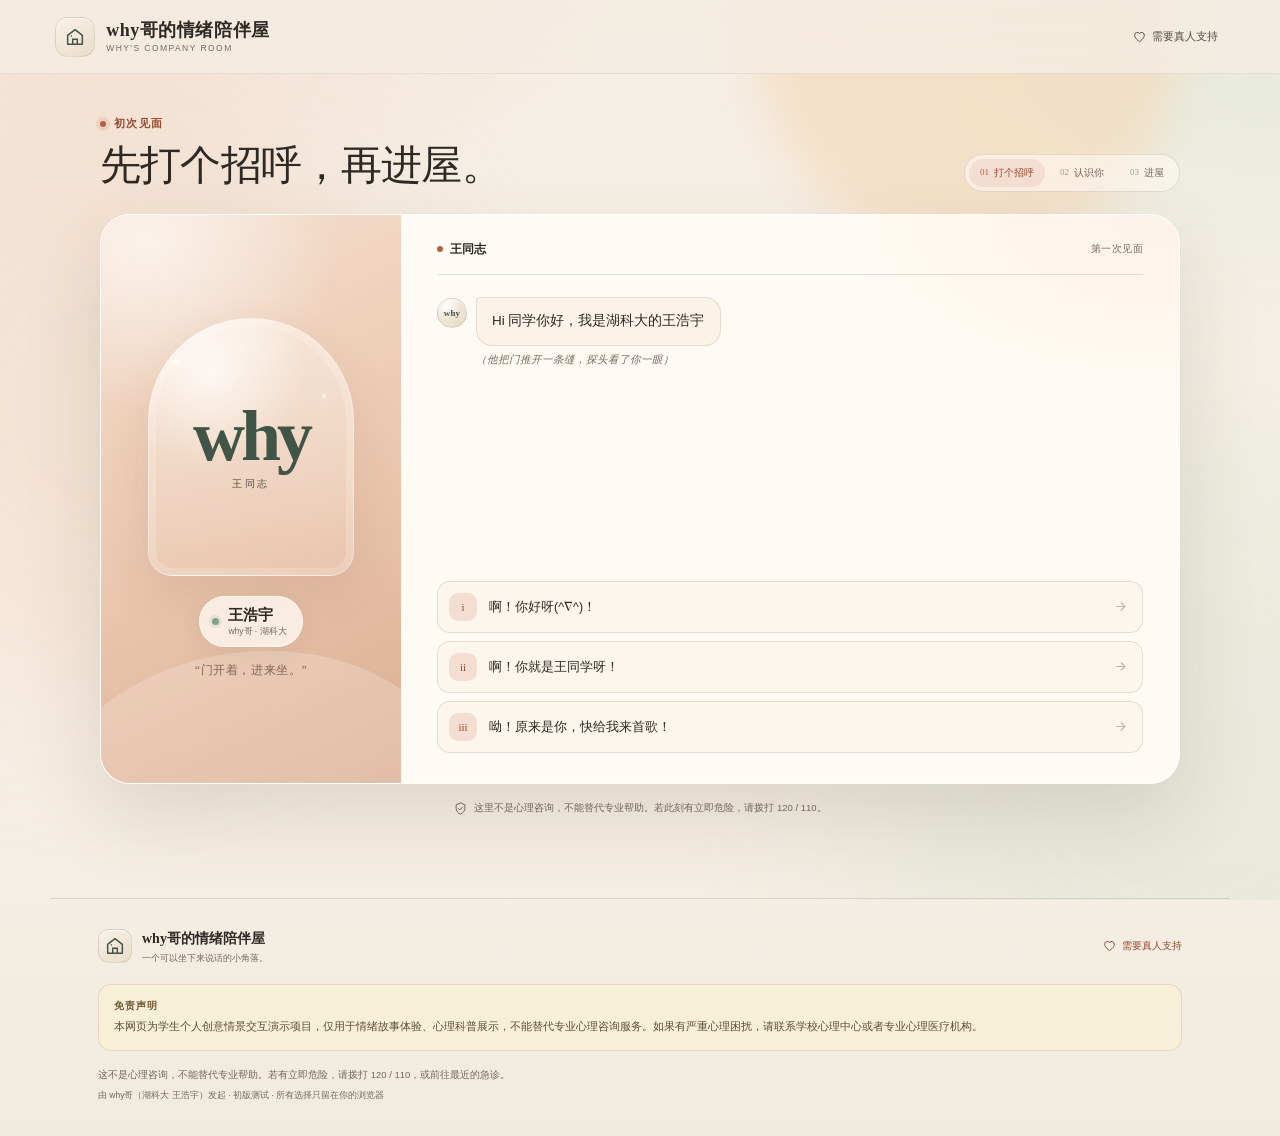
==== commit a0154046: "Add files via upload" ====
--- a/index.html
+++ b/index.html
@@ -28,6 +28,11 @@
     <symbol id="icon-heart" viewBox="0 0 24 24">
       <path d="M12 20s-7.7-4.5-7.7-10A4.3 4.3 0 0 1 12 7.2 4.3 4.3 0 0 1 19.7 10c0 5.5-7.7 10-7.7 10Z" fill="none" stroke="currentColor" stroke-width="1.6" stroke-linejoin="round"/>
     </symbol>
+    <symbol id="icon-sunflower" viewBox="0 0 24 24">
+      <circle cx="12" cy="12" r="3.3" fill="none" stroke="currentColor" stroke-width="1.5"/>
+      <path d="M12 3.5v3M12 17.5v3M3.5 12h3M17.5 12h3M6 6l2.1 2.1M15.9 15.9 18 18M18 6l-2.1 2.1M8.1 15.9 6 18" fill="none" stroke="currentColor" stroke-width="1.5" stroke-linecap="round"/>
+      <path d="M12 6.5c1.4 0 2.2 1.1 2.2 2.2M12 17.5c-1.4 0-2.2-1.1-2.2-2.2" fill="none" stroke="currentColor" stroke-width="1.3" stroke-linecap="round"/>
+    </symbol>
     <symbol id="icon-phone" viewBox="0 0 24 24">
       <path d="M7.3 3.8 9 8.1 6.8 9.9c.9 2.5 2.8 4.4 5.3 5.3l1.8-2.2 4.2 1.7v3.2c0 .8-.7 1.5-1.5 1.4C9 18.7 5.3 15 4.4 7.4c-.1-.8.5-1.5 1.3-1.5h3.2" fill="none" stroke="currentColor" stroke-width="1.6" stroke-linecap="round" stroke-linejoin="round"/>
     </symbol>
@@ -244,22 +249,53 @@
               <p class="eyebrow">核心区域</p>
               <h2 id="sceneTitle">情境对话交互区</h2>
             </div>
-            <span class="status-pill status-pill--warm">装修中</span>
+            <span class="status-pill status-pill--accent">双情境上线</span>
           </header>
-          <div class="construction-card">
+          <div class="construction-card construction-card--live">
             <div class="construction-card__badge">
-              <svg class="icon icon--small" aria-hidden="true"><use href="#icon-hammer"></use></svg>
-              施工中
+              <svg class="icon icon--small" aria-hidden="true"><use href="#icon-heart"></use></svg>
+              可进入
             </div>
             <div class="construction-card__body">
-              <h3>why哥正在开发中</h3>
-              <p>情境对话会由 why哥 亲自策划，不同场景会有不同的回答。现在先把位置留好，不拿半成品糊弄你。</p>
+              <h3>失恋情境交互</h3>
+              <p>陪 Why 走过五天。你的每一次回应都会通向不同对话，经历心碎，也经历慢慢修复。</p>
               <div class="construction-tags">
-                <span>失恋</span><span>孤独</span><span>学业压力</span><span>日常烦恼</span><span>……</span>
+                <span>8–10 分钟</span><span>五天分支</span><span>心碎 · 修复</span><span>王同志独白</span>
+              </div>
+              <div class="scene-launch-actions">
+                <a class="scene-cta" href="breakup.html">
+                  进入失恋情境
+                  <svg class="icon icon--small" aria-hidden="true"><use href="#icon-arrow"></use></svg>
+                </a>
+                <span class="scene-launch-more">更多情境 why哥正在开发中</span>
               </div>
             </div>
             <div class="construction-card__icon" aria-hidden="true">
-              <svg class="icon" aria-hidden="true"><use href="#icon-story"></use></svg>
+              <svg class="icon" aria-hidden="true"><use href="#icon-heart"></use></svg>
+            </div>
+          </div>
+
+          <div class="construction-card construction-card--lonely">
+            <div class="construction-card__badge">
+              <svg class="icon icon--small" aria-hidden="true"><use href="#icon-sunflower"></use></svg>
+              可进入
+            </div>
+            <div class="construction-card__body">
+              <h3>孤独情境交互</h3>
+              <p>陪 Why 从灰色走到白色。不是靠朋友把孤独填满，而是学会一个人待着，也学会在相遇时不丢自己。</p>
+              <div class="construction-tags">
+                <span>8–10 分钟</span><span>四天分支</span><span>灰白插画</span><span>太阳花结局</span>
+              </div>
+              <div class="scene-launch-actions">
+                <a class="scene-cta scene-cta--sage" href="lonely.html">
+                  进入孤独情境
+                  <svg class="icon icon--small" aria-hidden="true"><use href="#icon-arrow"></use></svg>
+                </a>
+                <span class="scene-launch-more">更多情境 why哥正在开发中</span>
+              </div>
+            </div>
+            <div class="construction-card__icon" aria-hidden="true">
+              <svg class="icon" aria-hidden="true"><use href="#icon-sunflower"></use></svg>
             </div>
           </div>
         </section>
@@ -384,7 +420,7 @@
     </div>
     <section class="footer-policy" aria-label="免责声明">
       <strong>免责声明</strong>
-      <p>本网页为湖科大学生个人前端创意演示项目，仅作为情绪陪伴交互体验，不能替代专业心理咨询服务。若有严重心理困扰，请联系学校心理中心或者专业心理医疗机构。</p>
+      <p>本网页为学生个人创意情景交互演示项目，仅用于情绪故事体验、心理科普展示，不能替代专业心理咨询服务。如果有严重心理困扰，请联系学校心理中心或者专业心理医疗机构。</p>
     </section>
     <p class="footer-disclaimer">这不是心理咨询，不能替代专业帮助。若有立即危险，请拨打 120 / 110，或前往最近的急诊。</p>
     <p class="footer-credit">由 why哥（湖科大 王浩宇）发起 · 初版测试 · 所有选择只留在你的浏览器</p>
@@ -441,14 +477,12 @@
             <p class="eyebrow">个人介绍</p>
             <h3>关于王浩宇</h3>
           </div>
-          <span class="status-pill">还没填</span>
-        </div>
-        <p class="creator-intro__note" id="creatorIntroNote">随便点，反正都还没填。</p>
+          <span class="status-pill status-pill--live"><span class="online-dot"></span>持续更新</span>
+        </div>
+        <div class="intro-lead" id="creatorIntroLead"></div>
+        <p class="creator-intro__note" id="creatorIntroNote">补充：项目会持续定期更新。</p>
         <div class="intro-grid" id="creatorIntroGrid"></div>
-        <div class="intro-placeholder hidden" id="creatorPlaceholder" aria-live="polite">
-          <span class="intro-placeholder__icon" aria-hidden="true">(￣o￣) zZ</span>
-          <p>王同志累了，还没填呢~（打哈欠）</p>
-        </div>
+        <div class="intro-contact" id="creatorContact" aria-label="王浩宇的联系方式"></div>
         <button class="text-btn" type="button" data-close-dialog>下次再聊</button>
       </section>
     </div>
--- a/assets/styles.css
+++ b/assets/styles.css
@@ -1475,6 +1475,123 @@
   letter-spacing: 0.06em;
 }
 
+.construction-card--live {
+  background:
+    radial-gradient(460px 260px at 88% 0%, rgba(240, 168, 188, 0.26), transparent 66%),
+    linear-gradient(135deg, #754052, #4e2c3a);
+  box-shadow: 0 24px 55px rgba(78, 44, 58, 0.24);
+}
+
+.construction-card--live .construction-card__badge {
+  color: #ffe8ee;
+  background: rgba(255, 255, 255, 0.1);
+  border-color: rgba(255, 255, 255, 0.18);
+}
+
+.construction-card--live .construction-card__icon {
+  color: #ffd9e4;
+  border-color: rgba(255, 255, 255, 0.17);
+}
+
+.construction-card--lonely {
+  margin-top: 12px;
+  color: var(--ink);
+  background:
+    radial-gradient(460px 260px at 90% 0%, rgba(239, 224, 185, 0.45), transparent 68%),
+    linear-gradient(135deg, #f4f6f1, #e5ebe5);
+  border: 1px solid rgba(255, 255, 255, 0.8);
+  box-shadow: 0 20px 48px rgba(67, 88, 74, 0.12);
+}
+
+.construction-card.construction-card--lonely p {
+  color: #536157;
+  font-size: 13px;
+}
+
+.construction-card--lonely .construction-card__badge {
+  color: var(--ink-2);
+  background: rgba(255, 255, 255, 0.52);
+  border-color: rgba(80, 100, 86, 0.14);
+}
+
+.construction-card--lonely .construction-tags span {
+  color: var(--ink-2);
+  background: rgba(255, 255, 255, 0.46);
+  border-color: rgba(80, 100, 86, 0.12);
+}
+
+.construction-card--lonely .construction-card__icon {
+  color: #b48b3e;
+  background: rgba(255, 255, 255, 0.4);
+  border-color: rgba(80, 100, 86, 0.12);
+}
+
+.construction-card--lonely .scene-launch-more {
+  color: var(--ink-3);
+}
+
+.scene-cta--sage {
+  color: #fffdf6;
+  background: #4f6356;
+  border-color: rgba(255, 255, 255, 0.32);
+  box-shadow: 0 9px 22px rgba(53, 75, 61, 0.2);
+}
+
+.scene-cta--sage:hover {
+  background: #3f5347;
+  box-shadow: 0 13px 28px rgba(53, 75, 61, 0.28);
+}
+
+.scene-launch-actions {
+  display: flex;
+  flex-wrap: wrap;
+  align-items: center;
+  gap: 13px;
+  margin-top: 20px;
+}
+
+.scene-cta {
+  display: inline-flex;
+  align-items: center;
+  justify-content: center;
+  gap: 7px;
+  min-height: 42px;
+  padding: 0 17px;
+  color: #5d3145;
+  background: #fff6f1;
+  border: 1px solid rgba(255, 255, 255, 0.4);
+  border-radius: var(--radius-pill);
+  box-shadow: 0 9px 22px rgba(38, 16, 24, 0.16);
+  font-size: 11.5px;
+  font-weight: 600;
+  letter-spacing: 0.03em;
+  transition: transform 0.18s, box-shadow 0.18s, background 0.18s;
+}
+
+.scene-cta:hover {
+  background: #ffffff;
+  box-shadow: 0 13px 28px rgba(38, 16, 24, 0.24);
+  transform: translateY(-2px);
+}
+
+.construction-card--lonely .scene-cta {
+  color: #fffdf6;
+  background: #4f6356;
+  border-color: rgba(255, 255, 255, 0.32);
+  box-shadow: 0 9px 22px rgba(53, 75, 61, 0.2);
+}
+
+.construction-card--lonely .scene-cta:hover {
+  color: #fffdf6;
+  background: #3f5347;
+  box-shadow: 0 13px 28px rgba(53, 75, 61, 0.28);
+}
+
+.scene-launch-more {
+  color: rgba(249, 242, 231, 0.76);
+  font-size: 9.5px;
+}
+
 .construction-card__body {
   position: relative;
   z-index: 1;
@@ -2296,9 +2413,21 @@
 }
 
 .creator-intro__note {
-  margin-top: 4px;
+  margin-top: 8px;
   color: var(--ink-3);
   font-size: 9.5px;
+}
+
+.intro-lead {
+  display: grid;
+  gap: 5px;
+  margin-top: 12px;
+}
+
+.intro-lead p {
+  color: var(--ink-2);
+  font-size: 10.5px;
+  line-height: 1.85;
 }
 
 .intro-grid {
@@ -2336,6 +2465,76 @@
   color: var(--ink-3);
   font-size: 8.5px;
   line-height: 1.5;
+}
+
+.intro-card--static {
+  cursor: default;
+  background: var(--paper-deep);
+}
+
+.intro-card--static:hover {
+  background: var(--paper-deep);
+  border-color: var(--line);
+  transform: none;
+}
+
+.intro-card__body {
+  margin-top: 5px;
+  color: var(--ink-2);
+  font-size: 10px;
+  line-height: 1.75;
+}
+
+.intro-contact {
+  margin-top: 11px;
+  padding: 12px 14px;
+  background: var(--paper-deep);
+  border: 1px solid var(--line);
+  border-radius: 12px;
+}
+
+.intro-contact__label {
+  color: var(--ink-3);
+  font-size: 9px;
+  letter-spacing: 0.08em;
+}
+
+.intro-contact__rows {
+  display: grid;
+  gap: 5px;
+  margin-top: 5px;
+}
+
+.intro-contact__row {
+  display: flex;
+  align-items: baseline;
+  justify-content: space-between;
+  gap: 16px;
+  color: var(--ink-2);
+  font-size: 10.5px;
+}
+
+.intro-contact__row span {
+  flex: none;
+  color: var(--ink-3);
+}
+
+.intro-contact__row strong,
+.intro-contact__row a {
+  color: var(--accent-deep);
+  font-weight: 600;
+  word-break: break-all;
+}
+
+.intro-contact__row a {
+  border-bottom: 1px solid rgba(184, 95, 63, 0.28);
+}
+
+.intro-contact__note {
+  margin-top: 7px;
+  color: var(--ink-3);
+  font-size: 8.5px;
+  line-height: 1.6;
 }
 
 .intro-placeholder {
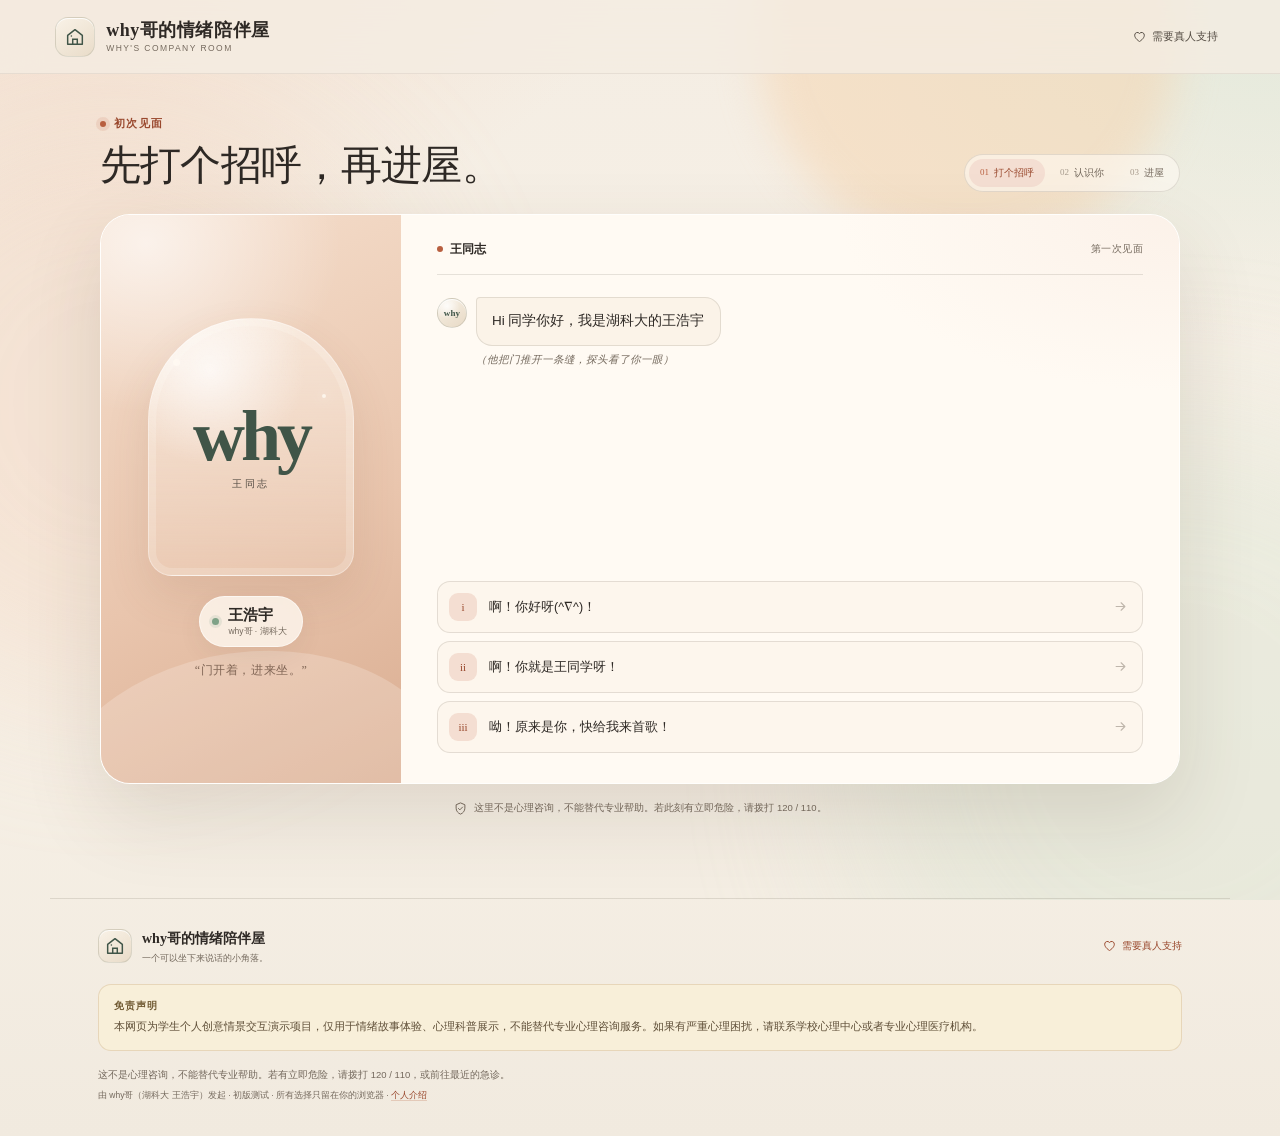
==== commit 09f98e46: "Add files via upload" ====
--- a/index.html
+++ b/index.html
@@ -176,11 +176,28 @@
 
             <div class="dialogue-choices" id="entryChoices" role="group" aria-label="选择你的回应"></div>
 
+            <div class="entry-prologue hidden" id="entryPrologue">
+              <div class="entry-prologue__head">
+                <span class="text-avatar text-avatar--dialog" aria-hidden="true">why</span>
+                <div>
+                  <strong>王同志</strong>
+                  <small>进门前 · 说两句</small>
+                </div>
+                <span class="entry-prologue__progress" id="entryMonologueProgress">01 / 05</span>
+              </div>
+              <div class="entry-monologue-stage" id="entryMonologue" role="log" aria-live="polite" aria-label="王同志进门前的话"></div>
+              <button class="primary-btn primary-btn--wide hidden" id="entryContinueBtn" type="button">
+                <span>继续，认识一下</span>
+                <svg class="icon" aria-hidden="true"><use href="#icon-arrow"></use></svg>
+              </button>
+            </div>
+
             <form class="profile-form hidden" id="profileForm" novalidate>
               <div class="profile-form__head">
                 <p class="eyebrow">认识你</p>
                 <h2 id="formPrompt">先告诉我，我该怎么叫你？</h2>
                 <p id="formHint">选一个你愿意被叫的名字就好，不用写真名。</p>
+                <p class="form-about-guide">想先了解作者和项目？可以先看 <a href="about.html" target="_blank" rel="noopener">个人介绍板块</a>，里面有联系方式。</p>
               </div>
 
               <fieldset class="form-field">
@@ -313,7 +330,7 @@
           <div class="run-card">
             <div class="run-card__copy">
               <div class="run-badges">
-                <span class="status-pill status-pill--accent">需提前预约</span>
+                <span class="status-pill status-pill--accent">可预约</span>
                 <span class="run-distance">校园跑 · 夜跑 · 慢跑</span>
               </div>
               <h3>校园跑陪跑</h3>
@@ -324,7 +341,7 @@
                   <span>预约陪跑</span>
                   <svg class="icon" aria-hidden="true"><use href="#icon-arrow"></use></svg>
                 </button>
-                <span class="run-actions__note">预约通道正在接通</span>
+                <span class="run-actions__note">先看个人介绍，加微信/QQ 预约</span>
               </div>
             </div>
             <div class="run-card__art" aria-hidden="true">
@@ -386,18 +403,18 @@
             <span class="module-no">04</span>
             <div class="module-title">
               <p class="eyebrow">线下约见</p>
-              <h2 id="meetTitle">等这间屋子再收拾收拾</h2>
-            </div>
-            <span class="status-pill">开发中</span>
+              <h2 id="meetTitle">想见面，就先说一声</h2>
+            </div>
+            <span class="status-pill">可联系</span>
           </header>
           <div class="meet-card">
             <span class="meet-card__icon"><svg class="icon" aria-hidden="true"><use href="#icon-calendar"></use></svg></span>
             <div>
-              <span class="meet-card__status">开发中</span>
+              <span class="meet-card__status">可联系</span>
               <h3>线下约见</h3>
-              <p>等时间、地点和预约方式都准备好了，再把这张椅子搬出来。</p>
-            </div>
-            <button class="secondary-btn" type="button" disabled>敬请期待</button>
+              <p>想线下聊聊、一起走走，可以先通过个人介绍里的联系方式，和王同志约一个双方都方便的时间。</p>
+            </div>
+            <button class="secondary-btn" id="meetBtn" type="button">查看约见方式</button>
           </div>
         </section>
       </div>
@@ -423,7 +440,7 @@
       <p>本网页为学生个人创意情景交互演示项目，仅用于情绪故事体验、心理科普展示，不能替代专业心理咨询服务。如果有严重心理困扰，请联系学校心理中心或者专业心理医疗机构。</p>
     </section>
     <p class="footer-disclaimer">这不是心理咨询，不能替代专业帮助。若有立即危险，请拨打 120 / 110，或前往最近的急诊。</p>
-    <p class="footer-credit">由 why哥（湖科大 王浩宇）发起 · 初版测试 · 所有选择只留在你的浏览器</p>
+    <p class="footer-credit">由 why哥（湖科大 王浩宇）发起 · 初版测试 · 所有选择只留在你的浏览器 · <a href="about.html" target="_blank" rel="noopener">个人介绍</a></p>
   </footer>
 
   <dialog class="modal" id="supportDialog">
@@ -483,7 +500,10 @@
         <p class="creator-intro__note" id="creatorIntroNote">补充：项目会持续定期更新。</p>
         <div class="intro-grid" id="creatorIntroGrid"></div>
         <div class="intro-contact" id="creatorContact" aria-label="王浩宇的联系方式"></div>
-        <button class="text-btn" type="button" data-close-dialog>下次再聊</button>
+        <div class="creator-intro__links">
+          <a class="text-btn" href="about.html" target="_blank" rel="noopener">查看完整个人介绍</a>
+          <button class="text-btn" type="button" data-close-dialog>下次再聊</button>
+        </div>
       </section>
     </div>
   </dialog>
@@ -495,14 +515,34 @@
       </button>
       <p class="eyebrow">身体运动汇健康</p>
       <h2>校园跑陪跑 · 预约说明</h2>
-      <span class="status-pill status-pill--accent">需提前预约</span>
+      <span class="status-pill status-pill--accent">可预约</span>
       <p class="modal-intro" id="runDialogNote"></p>
       <ul class="run-detail-list" id="runDialogDetails"></ul>
       <div class="run-dialog-tip">
         <svg class="icon" aria-hidden="true"><use href="#icon-run"></use></svg>
-        <span>预约通道还在接通。等开放后，这里会出现可选时间和集合点。</span>
-      </div>
-      <button class="primary-btn" type="button" data-close-dialog>知道啦</button>
+        <span id="runDialogHint">请先通过个人介绍里的联系方式联系，备注“校园跑”，确认时间后再出门。</span>
+      </div>
+      <a class="primary-btn" href="about.html" target="_blank" rel="noopener">查看个人介绍和联系方式</a>
+      <button class="text-btn" type="button" data-close-dialog>先看看</button>
+    </div>
+  </dialog>
+
+  <dialog class="modal" id="meetDialog">
+    <div class="modal-card">
+      <button class="modal-close" type="button" data-close-dialog aria-label="关闭">
+        <svg class="icon" aria-hidden="true"><use href="#icon-close"></use></svg>
+      </button>
+      <p class="eyebrow">线下约见</p>
+      <h2>想见面，就先说一声</h2>
+      <span class="status-pill status-pill--accent">需提前联系</span>
+      <p class="modal-intro" id="meetDialogNote"></p>
+      <ul class="run-detail-list" id="meetDialogDetails"></ul>
+      <div class="run-dialog-tip">
+        <svg class="icon" aria-hidden="true"><use href="#icon-calendar"></use></svg>
+        <span id="meetDialogHint"></span>
+      </div>
+      <a class="primary-btn" href="about.html" target="_blank" rel="noopener">查看个人介绍和联系方式</a>
+      <button class="text-btn" type="button" data-close-dialog>先不约</button>
     </div>
   </dialog>
 
@@ -520,6 +560,7 @@
 
   <div class="toast" id="toast" role="status" aria-live="polite"></div>
 
+  <script src="js/typewriter.js" defer></script>
   <script src="js/data.js" defer></script>
   <script src="js/app.js" defer></script>
 </body>
--- a/assets/styles.css
+++ b/assets/styles.css
@@ -977,6 +977,19 @@
   line-height: 1.6;
 }
 
+.vn-message__bubble.is-typing::after,
+.creator-message__bubble.is-typing::after {
+  content: "▍";
+  display: inline-block;
+  margin-left: 1px;
+  color: var(--accent-deep);
+  animation: cursorBlink 0.85s steps(1) infinite;
+}
+
+@keyframes cursorBlink {
+  50% { opacity: 0; }
+}
+
 .dialogue-choices {
   display: flex;
   flex-direction: column;
@@ -1064,6 +1077,110 @@
   font-size: 9px;
   font-style: normal;
   letter-spacing: 0.02em;
+}
+
+/* ---------- 进门前独白 ---------- */
+
+.entry-prologue {
+  margin-top: 9px;
+  padding-top: 20px;
+  border-top: 1px dashed var(--line-strong);
+  animation: formIn 0.4s var(--ease) both;
+}
+
+.entry-prologue__head {
+  display: flex;
+  align-items: center;
+  gap: 9px;
+}
+
+.entry-prologue__head > div {
+  display: flex;
+  flex-direction: column;
+  min-width: 0;
+  line-height: 1.3;
+}
+
+.entry-prologue__head strong {
+  font-family: var(--font-serif);
+  font-size: 15px;
+  font-weight: 600;
+}
+
+.entry-prologue__head small {
+  color: var(--ink-3);
+  font-size: 9px;
+}
+
+.entry-prologue__progress {
+  margin-left: auto;
+  color: var(--ink-3);
+  font-family: var(--font-serif);
+  font-size: 10px;
+  letter-spacing: 0.12em;
+}
+
+.entry-monologue-stage {
+  display: flex;
+  align-items: center;
+  justify-content: center;
+  min-height: 190px;
+  padding: 14px 8px;
+}
+
+.entry-monologue-sentence {
+  color: var(--ink);
+  font-family: var(--font-serif);
+  font-size: clamp(22px, 2.2vw, 29px);
+  font-weight: 700;
+  line-height: 1.7;
+  text-align: center;
+  opacity: 0;
+  transform: translateY(10px);
+  transition: opacity 0.55s var(--ease), transform 0.55s var(--ease);
+}
+
+.entry-monologue-sentence.is-in {
+  opacity: 1;
+  transform: translateY(0);
+}
+
+.entry-monologue-sentence.is-out {
+  opacity: 0;
+  transform: translateY(-10px);
+}
+
+.entry-monologue-sentence--direction {
+  color: var(--ink-3);
+  font-family: var(--font-sans);
+  font-size: 13px;
+  font-style: italic;
+  font-weight: 400;
+}
+
+.entry-monologue-sentence--accent {
+  color: var(--accent-deep);
+}
+
+#entryContinueBtn {
+  margin: 2px auto 0;
+}
+
+.form-about-guide {
+  margin-top: 10px;
+  padding: 10px 12px;
+  color: var(--ink-2);
+  background: var(--paper-deep);
+  border: 1px solid var(--line);
+  border-radius: 11px;
+  font-size: 10px;
+  line-height: 1.7;
+}
+
+.form-about-guide a {
+  color: var(--accent-deep);
+  font-weight: 600;
+  border-bottom: 1px solid rgba(184, 95, 63, 0.28);
 }
 
 /* ---------- 信息填写 ---------- */
@@ -2047,6 +2164,11 @@
   color: var(--ink-3);
   font-size: 8.5px;
   line-height: 1.7;
+}
+
+.footer-credit a {
+  color: var(--accent-deep);
+  border-bottom: 1px solid rgba(184, 95, 63, 0.24);
 }
 
 /* ---------- 弹窗 ---------- */
@@ -2565,6 +2687,23 @@
 .creator-intro > .text-btn {
   margin-top: 15px;
   color: var(--ink-3);
+}
+
+.creator-intro__links {
+  display: flex;
+  flex-wrap: wrap;
+  align-items: center;
+  gap: 14px;
+  margin-top: 15px;
+}
+
+.creator-intro__links .text-btn {
+  color: var(--ink-3);
+}
+
+.creator-intro__links a.text-btn {
+  color: var(--accent-deep);
+  border-bottom: 1px solid rgba(184, 95, 63, 0.26);
 }
 
 /* 陪跑说明 */
